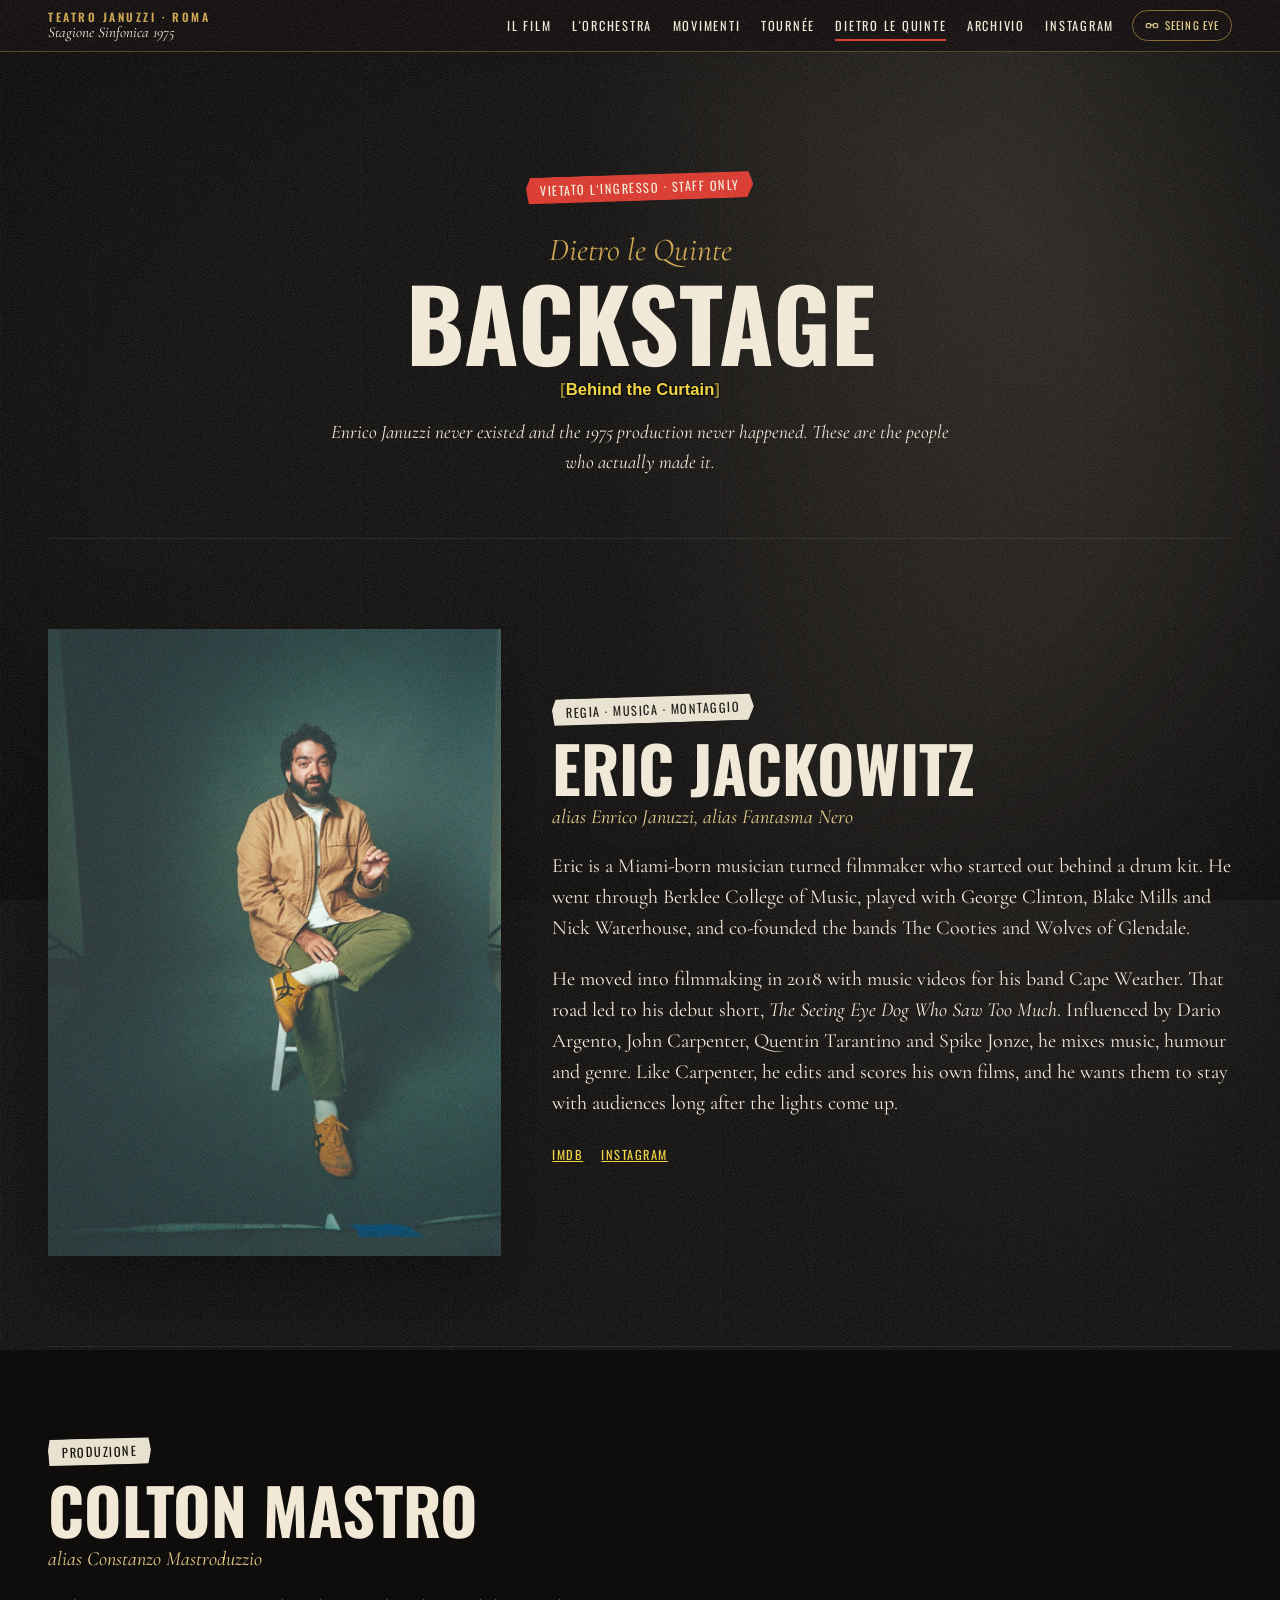
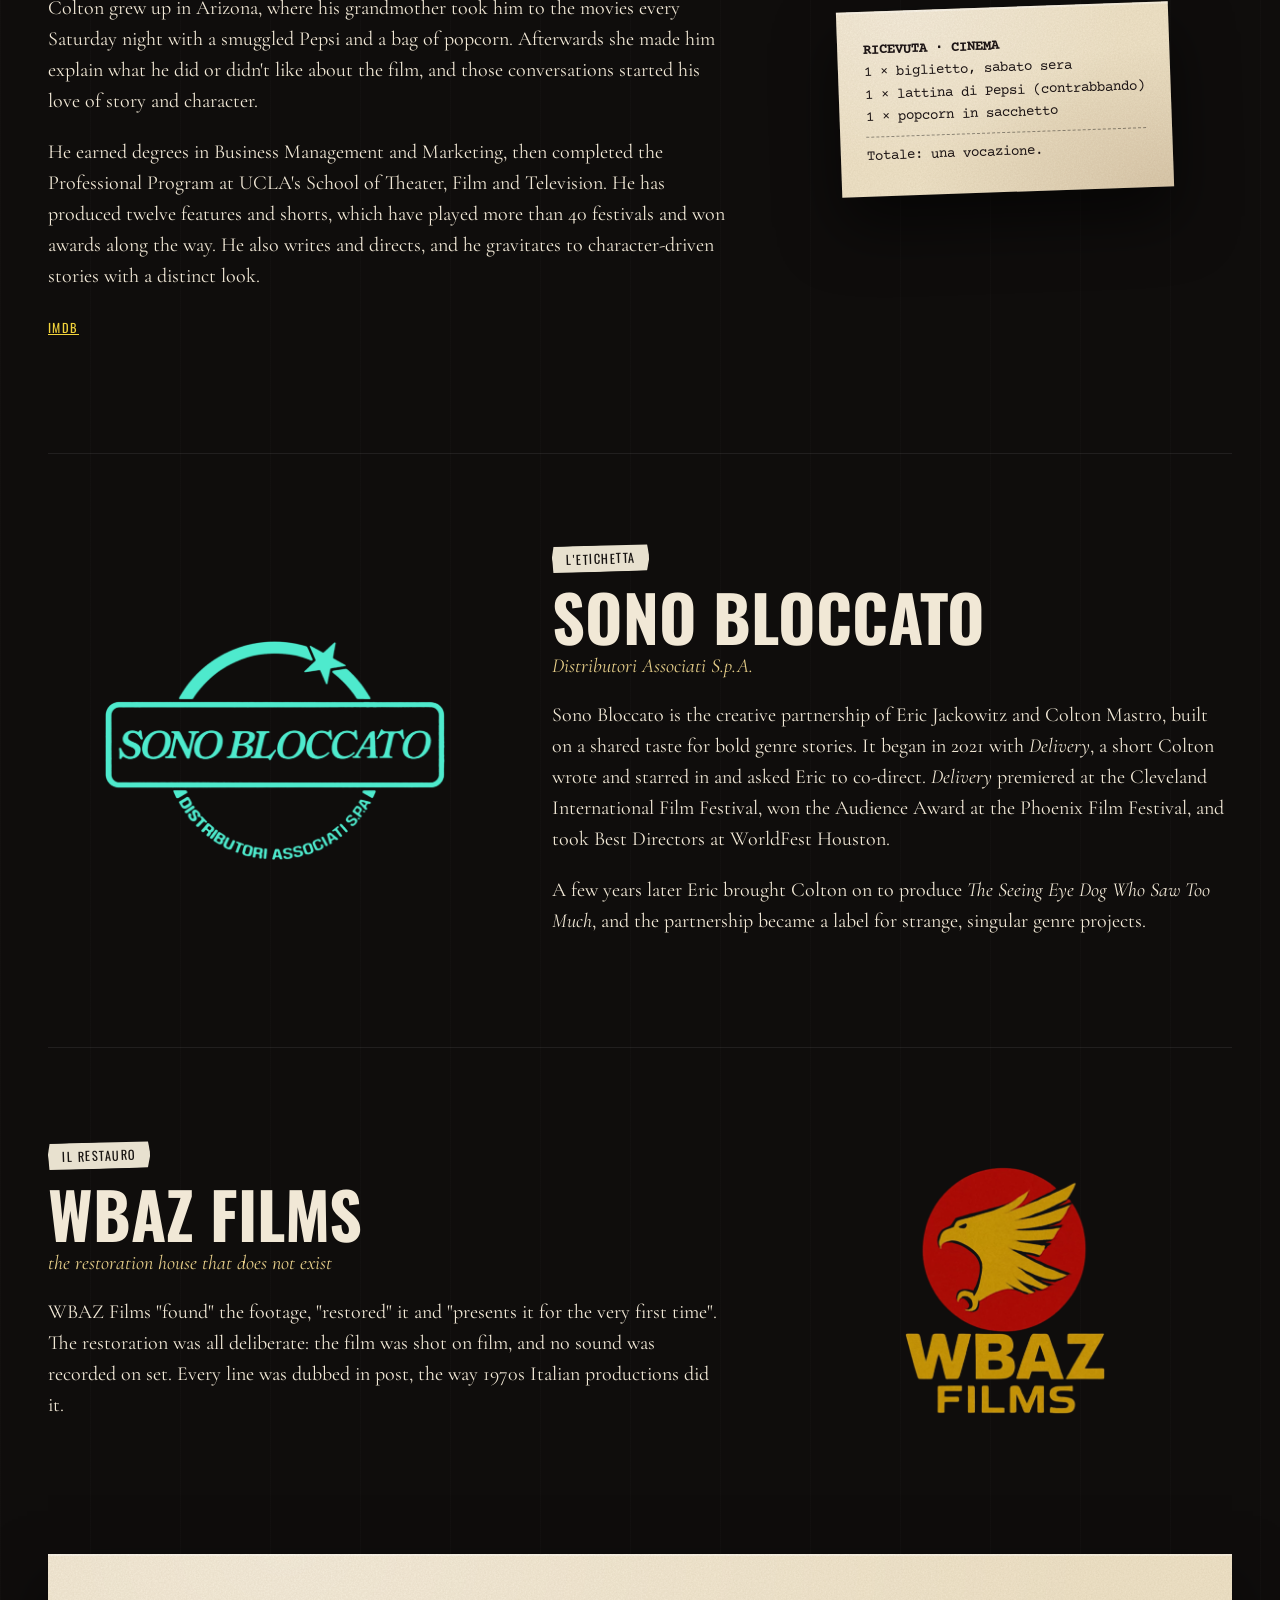
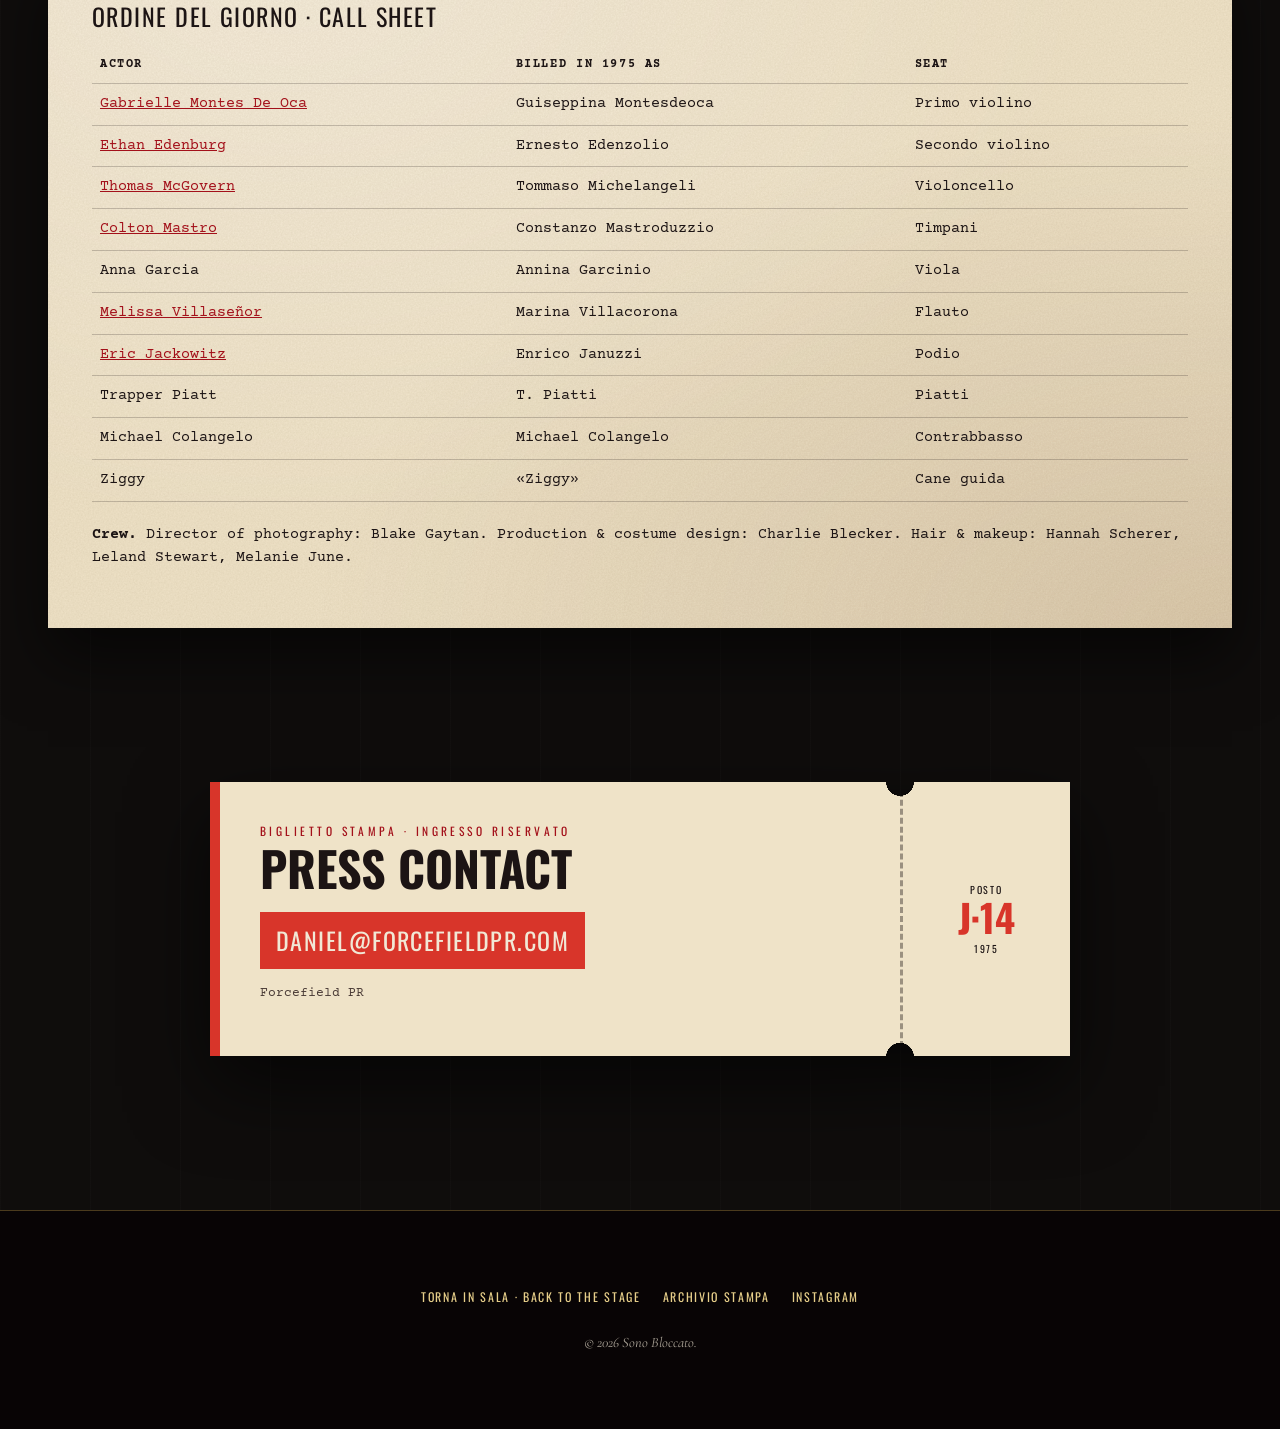
==== about/index.html @ d2ae2594 "Build Stagione Sinfonica film website In-world 1975 symphony-programme site for The Seeing Eye Dog W" ====
<!doctype html>
<html lang="en" class="no-js">
<head>
  <meta charset="utf-8">
  <meta name="viewport" content="width=device-width, initial-scale=1">
  <title>Dietro le Quinte · The Seeing Eye Dog Who Saw Too Much</title>
  <meta name="description" content="Backstage: the real people behind The Seeing Eye Dog Who Saw Too Much. Director Eric Jackowitz, producer Colton Mastro, the Sono Bloccato label, and the cast.">
  <meta property="og:image" content="/assets/img/locandina.jpg">
  <meta name="theme-color" content="#0f0d0c">
  <link rel="icon" href="/assets/img/favicon.svg" type="image/svg+xml">
  <link rel="preconnect" href="https://fonts.googleapis.com">
  <link rel="preconnect" href="https://fonts.gstatic.com" crossorigin>
  <link rel="stylesheet" href="https://fonts.googleapis.com/css2?family=Cormorant+Garamond:ital,wght@0,400;0,500;0,600;1,400;1,500&family=Courier+Prime:wght@400;700&family=Oswald:wght@400;500;600;700&display=swap">
  <link rel="stylesheet" href="/assets/css/site.css">
  <script defer src="/assets/js/site.js"></script>
</head>
<body class="backstage">
  <a class="skip" href="#main">Skip to content</a>
  <div class="grain" aria-hidden="true"></div>
  <div class="vignette" aria-hidden="true"></div>
  <div id="live" class="visually-hidden" aria-live="polite"></div>

  <header class="site-header">
    <a class="brand" href="/">
      <b>Teatro Januzzi · Roma</b>
      <i>Stagione Sinfonica 1975</i>
    </a>
    <button class="toggle menu-btn" type="button" aria-expanded="false" aria-controls="nav">Programma</button>
    <nav id="nav" class="nav" aria-label="Main">
      <ul>
        <li><a href="/#programma">Il Film</a></li>
        <li><a href="/#orchestra">L'Orchestra</a></li>
        <li><a href="/#movimenti">Movimenti</a></li>
        <li><a href="/#tournee">Tournée</a></li>
        <li><a href="/about/" aria-current="page">Dietro le Quinte</a></li>
        <li><a href="/downloads/">Archivio</a></li>
        <li><a href="https://www.instagram.com/ericjackowitz/" target="_blank" rel="noopener">Instagram</a></li>
      </ul>
    </nav>
    <div class="toggles">
      <button class="toggle" type="button" data-toggle="seeing-eye" aria-pressed="false">
        <svg viewBox="0 0 24 24" aria-hidden="true"><g fill="none" stroke="currentColor" stroke-width="2"><rect x="2" y="8" width="8" height="7" rx="3"/><rect x="14" y="8" width="8" height="7" rx="3"/><path d="M10 11q2-2 4 0"/></g></svg>
        <span class="lbl-long">Seeing Eye</span><span class="visually-hidden"> Mode</span>
      </button>
    </div>
  </header>

  <main id="main">
    <section class="backstage-hero wrap">
      <span class="tape red">Vietato l'ingresso · Staff only</span>
      <header class="mvt" style="margin:22px 0 0">
        <span class="mvt-num">Dietro le Quinte</span>
        <h1 class="mvt" style="margin:0;font-family:var(--font-display);text-transform:uppercase;font-size:clamp(2.6rem,8vw,6.2rem);line-height:.95">Backstage <span class="sub" lang="en" style="font-size:clamp(.9rem,1.3vw,1.1rem)">Behind the Curtain</span></h1>
      </header>
      <p class="intro">Enrico Januzzi never existed and the 1975 production never happened. These are the people who actually made it.</p>
    </section>

    <div class="wrap">
      <section class="bio" aria-labelledby="eric">
        <figure class="bio-media fade" style="margin:0">
          <img src="/assets/img/eric.jpg" width="1000" height="1385" alt="Eric Jackowitz, seated on a stool against a green studio backdrop, mid-gesture.">
          <figcaption class="dog-desc">The man in charge. Mustard jacket, orange shoes. He gave me the colander.</figcaption>
        </figure>
        <div class="fade">
          <span class="tape">Regia · Musica · Montaggio</span>
          <h2 id="eric">Eric Jackowitz</h2>
          <p class="alias">alias Enrico Januzzi, alias Fantasma Nero</p>
          <p>Eric is a Miami-born musician turned filmmaker who started out behind a drum kit. He went through Berklee College of Music, played with George Clinton, Blake Mills and Nick Waterhouse, and co-founded the bands The Cooties and Wolves of Glendale.</p>
          <p>He moved into filmmaking in 2018 with music videos for his band Cape Weather. That road led to his debut short, <em>The Seeing Eye Dog Who Saw Too Much</em>. Influenced by Dario Argento, John Carpenter, Quentin Tarantino and Spike Jonze, he mixes music, humour and genre. Like Carpenter, he edits and scores his own films, and he wants them to stay with audiences long after the lights come up.</p>
          <p class="links"><a href="https://www.imdb.com/name/nm8506208/" target="_blank" rel="noopener">IMDb</a><a href="https://www.instagram.com/ericjackowitz/" target="_blank" rel="noopener">Instagram</a></p>
        </div>
      </section>

      <section class="bio flip-side" aria-labelledby="colton">
        <div class="bio-media logo fade" aria-hidden="true">
          <div class="paper" style="padding:28px 26px;transform:rotate(-2deg);font-family:var(--font-type);font-size:.9rem;max-width:360px">
            <b>RICEVUTA · CINEMA</b><br>
            1 × biglietto, sabato sera<br>
            1 × lattina di Pepsi (contrabbando)<br>
            1 × popcorn in sacchetto<br>
            <span style="display:block;border-top:1px dashed #0006;margin-top:8px;padding-top:8px">Totale: una vocazione.</span>
          </div>
        </div>
        <div class="fade">
          <span class="tape">Produzione</span>
          <h2 id="colton">Colton Mastro</h2>
          <p class="alias">alias Constanzo Mastroduzzio</p>
          <p>Colton grew up in Arizona, where his grandmother took him to the movies every Saturday night with a smuggled Pepsi and a bag of popcorn. Afterwards she made him explain what he did or didn't like about the film, and those conversations started his love of story and character.</p>
          <p>He earned degrees in Business Management and Marketing, then completed the Professional Program at UCLA's School of Theater, Film and Television. He has produced twelve features and shorts, which have played more than 40 festivals and won awards along the way. He also writes and directs, and he gravitates to character-driven stories with a distinct look.</p>
          <p class="links"><a href="https://www.imdb.com/name/nm8040857/" target="_blank" rel="noopener">IMDb</a></p>
        </div>
      </section>

      <section class="bio" aria-labelledby="sono">
        <div class="bio-media logo fade">
          <img src="/assets/img/sono-bloccato.png" width="700" height="451" alt="Sono Bloccato, Distributori Associati S.p.A. logo, in teal.">
        </div>
        <div class="fade">
          <span class="tape">L'Etichetta</span>
          <h2 id="sono">Sono Bloccato</h2>
          <p class="alias">Distributori Associati S.p.A.</p>
          <p>Sono Bloccato is the creative partnership of Eric Jackowitz and Colton Mastro, built on a shared taste for bold genre stories. It began in 2021 with <em>Delivery</em>, a short Colton wrote and starred in and asked Eric to co-direct. <em>Delivery</em> premiered at the Cleveland International Film Festival, won the Audience Award at the Phoenix Film Festival, and took Best Directors at WorldFest Houston.</p>
          <p>A few years later Eric brought Colton on to produce <em>The Seeing Eye Dog Who Saw Too Much</em>, and the partnership became a label for strange, singular genre projects.</p>
        </div>
      </section>

      <section class="bio flip-side" aria-labelledby="wbaz-h">
        <div class="bio-media logo fade">
          <img src="/assets/img/wbaz.png" width="405" height="500" alt="WBAZ Films logo: a golden eagle in a red circle." style="max-width:200px">
        </div>
        <div class="fade">
          <span class="tape">Il Restauro</span>
          <h2 id="wbaz-h">WBAZ Films</h2>
          <p class="alias">the restoration house that does not exist</p>
          <p>WBAZ Films "found" the footage, "restored" it and "presents it for the very first time". The restoration was all deliberate: the film was shot on film, and no sound was recorded on set. Every line was dubbed in post, the way 1970s Italian productions did it.</p>
        </div>
      </section>

      <section class="section" style="padding-top:20px" aria-labelledby="cast-h">
        <div class="paper callsheet fade">
          <table>
            <caption id="cast-h">Ordine del giorno · Call Sheet</caption>
            <thead>
              <tr><th scope="col">Actor</th><th scope="col">Billed in 1975 as</th><th scope="col" class="hide-sm">Seat</th></tr>
            </thead>
            <tbody>
              <tr><td><a href="https://www.imdb.com/name/nm12621861/" target="_blank" rel="noopener">Gabrielle Montes De Oca</a></td><td>Guiseppina Montesdeoca</td><td class="hide-sm">Primo violino</td></tr>
              <tr><td><a href="https://www.imdb.com/name/nm6034869/" target="_blank" rel="noopener">Ethan Edenburg</a></td><td>Ernesto Edenzolio</td><td class="hide-sm">Secondo violino</td></tr>
              <tr><td><a href="https://www.imdb.com/name/nm6223838/" target="_blank" rel="noopener">Thomas McGovern</a></td><td>Tommaso Michelangeli</td><td class="hide-sm">Violoncello</td></tr>
              <tr><td><a href="https://www.imdb.com/name/nm8040857/" target="_blank" rel="noopener">Colton Mastro</a></td><td>Constanzo Mastroduzzio</td><td class="hide-sm">Timpani</td></tr>
              <tr><td>Anna Garcia</td><td>Annina Garcinio</td><td class="hide-sm">Viola</td></tr>
              <tr><td><a href="https://www.imdb.com/name/nm3830257/" target="_blank" rel="noopener">Melissa Villaseñor</a></td><td>Marina Villacorona</td><td class="hide-sm">Flauto</td></tr>
              <tr><td><a href="https://www.imdb.com/name/nm8506208/" target="_blank" rel="noopener">Eric Jackowitz</a></td><td>Enrico Januzzi</td><td class="hide-sm">Podio</td></tr>
              <tr><td>Trapper Piatt</td><td>T. Piatti</td><td class="hide-sm">Piatti</td></tr>
              <tr><td>Michael Colangelo</td><td>Michael Colangelo</td><td class="hide-sm">Contrabbasso</td></tr>
              <tr><td>Ziggy</td><td>«Ziggy»</td><td class="hide-sm">Cane guida</td></tr>
            </tbody>
          </table>
          <p style="margin-top:22px"><b>Crew.</b> Director of photography: Blake Gaytan. Production &amp; costume design: Charlie Blecker. Hair &amp; makeup: Hannah Scherer, Leland Stewart, Melanie June.</p>
        </div>
      </section>

      <section class="section" style="padding-top:0" aria-label="Press contact">
        <div class="ticket fade">
          <div class="ticket-main">
            <div class="kind">Biglietto Stampa · Ingresso Riservato</div>
            <h3>Press Contact</h3>
            <a class="press-link" href="mailto:daniel@forcefieldpr.com?subject=The%20Seeing%20Eye%20Dog%20Who%20Saw%20Too%20Much">daniel@forcefieldpr.com</a>
            <p class="meta">Forcefield PR</p>
          </div>
          <div class="ticket-stub" aria-hidden="true">
            <div><small>Posto</small><span class="no">J·14</span><small>1975</small></div>
          </div>
        </div>
      </section>
    </div>
  </main>

  <footer class="site-footer">
    <div class="wrap">
      <nav aria-label="Footer">
        <ul>
          <li><a href="/">Torna in sala · Back to the stage</a></li>
          <li><a href="/downloads/">Archivio Stampa</a></li>
          <li><a href="https://www.instagram.com/ericjackowitz/" target="_blank" rel="noopener">Instagram</a></li>
        </ul>
      </nav>
      <p class="fine">© 2026 Sono Bloccato.</p>
    </div>
  </footer>
</body>
</html>
---- assets/css/site.css ----
/* ==========================================================================
   THE SEEING EYE DOG WHO SAW TOO MUCH
   Teatro Januzzi · Stagione Sinfonica 1975 · Programma di sala
   ========================================================================== */

:root {
  /* velvet & brass */
  --velvet: #0e0809;
  --velvet-2: #170c0f;
  --velvet-3: #22111a;
  --oxblood: #4a0f17;
  --curtain: #5e0f19;
  --gold: #c9a24a;
  --gold-2: #e7cf8a;
  --gold-dim: #7d6430;

  /* programme paper */
  --cream: #f1e8d6;
  --paper: #efe3c8;
  --paper-2: #e4d4b2;
  --ink: #1c1414;
  --ink-2: #4a3b36;

  /* poster inks */
  --red: #d8352a;
  --blood: #a3101a;
  --blue: #2b6cb4;
  --yellow: #f2d33b;
  --pink: #e8408f;

  /* Bava gels */
  --magenta: #c2187a;
  --teal: #19b3a4;
  --amber: #e08a1e;
  --green: #3d9b4a;
  --violet: #6b2fb3;
  --gel: var(--magenta);

  --font-display: "Oswald", "Arial Narrow", Impact, sans-serif;
  --font-serif: "Cormorant Garamond", "Times New Roman", Georgia, serif;
  --font-type: "Courier Prime", "Courier New", monospace;
  --font-sub: "Helvetica Neue", Arial, sans-serif;

  --gutter: clamp(16px, 4vw, 48px);
  --max: 1240px;
  --dub-lag: 0.75s;

  --cursor: url("../img/cursor-glove.svg") 14 3, auto;
  --cursor-link: url("../img/cursor-knife.svg") 4 2, pointer;
}

*,
*::before,
*::after { box-sizing: border-box; }

html {
  scroll-behavior: smooth;
  -webkit-text-size-adjust: 100%;
}

body {
  margin: 0;
  background: var(--velvet);
  color: var(--cream);
  font-family: var(--font-serif);
  font-size: clamp(18px, 1.05rem + 0.25vw, 21px);
  line-height: 1.55;
  overflow-x: hidden;
  cursor: var(--cursor);
  transition: background-color 1.2s ease;
}

a, button, label, summary, [role="button"], input[type="range"] { cursor: var(--cursor-link); }

img { max-width: 100%; height: auto; display: block; }

button { font: inherit; }

a { color: inherit; }

::selection { background: var(--red); color: var(--cream); }

:focus-visible {
  outline: 2px dashed var(--yellow);
  outline-offset: 3px;
}

.visually-hidden {
  position: absolute !important;
  width: 1px; height: 1px;
  overflow: hidden; clip: rect(0 0 0 0);
  white-space: nowrap; border: 0; padding: 0; margin: -1px;
}

.skip {
  position: absolute; left: 12px; top: -60px; z-index: 200;
  background: var(--yellow); color: var(--ink);
  font-family: var(--font-display); text-transform: uppercase; letter-spacing: .08em;
  padding: 10px 14px; text-decoration: none;
}
.skip:focus { top: 12px; }

/* --------------------------------------------------------------------------
   Atmosphere: film grain, gel light, gate weave
   -------------------------------------------------------------------------- */

.grain {
  position: fixed; inset: -50%;
  z-index: 90; pointer-events: none;
  opacity: .11;
  background-image: url("data:image/svg+xml,%3Csvg xmlns='http://www.w3.org/2000/svg' width='220' height='220'%3E%3Cfilter id='n'%3E%3CfeTurbulence type='fractalNoise' baseFrequency='.85' numOctaves='3' stitchTiles='stitch'/%3E%3CfeColorMatrix values='0 0 0 0 1  0 0 0 0 1  0 0 0 0 1  0 0 0 1.4 -.2'/%3E%3C/filter%3E%3Crect width='100%25' height='100%25' filter='url(%23n)'/%3E%3C/svg%3E");
  animation: grain 0.9s steps(6) infinite;
}

@keyframes grain {
  0%   { transform: translate(0, 0); }
  20%  { transform: translate(-3%, 2%); }
  40%  { transform: translate(2%, -4%); }
  60%  { transform: translate(-4%, -1%); }
  80%  { transform: translate(3%, 3%); }
  100% { transform: translate(0, 0); }
}

.gel {
  position: fixed; inset: 0;
  z-index: 1; pointer-events: none;
  mix-blend-mode: screen;
  opacity: .32;
  background:
    radial-gradient(60vmax 45vmax at var(--gx, 15%) var(--gy, 10%), var(--gel), transparent 60%),
    radial-gradient(50vmax 40vmax at calc(100% - var(--gx, 15%)) 100%, color-mix(in srgb, var(--gel) 55%, var(--teal)), transparent 65%);
  transition: background 1.4s ease;
  animation: gel-sweep 18s ease-in-out infinite alternate;
}

@property --gx { syntax: "<percentage>"; inherits: true; initial-value: 15%; }
@property --gy { syntax: "<percentage>"; inherits: true; initial-value: 10%; }

@keyframes gel-sweep {
  0%   { --gx: 10%; --gy: 5%; }
  50%  { --gx: 60%; --gy: 20%; }
  100% { --gx: 85%; --gy: 0%; }
}

.vignette {
  position: fixed; inset: 0; z-index: 2; pointer-events: none;
  background: radial-gradient(ellipse at center, transparent 55%, rgba(0,0,0,.55) 100%);
}

main, .site-header, .site-footer { position: relative; z-index: 3; }

/* --------------------------------------------------------------------------
   Header
   -------------------------------------------------------------------------- */

.site-header {
  position: sticky; top: 0; z-index: 50;
  display: flex; align-items: center; gap: 18px;
  padding: 10px var(--gutter);
  background: linear-gradient(to bottom, rgba(14,8,9,.96), rgba(14,8,9,.82));
  border-bottom: 1px solid rgba(201,162,74,.35);
  backdrop-filter: blur(6px);
}

.brand {
  display: flex; flex-direction: column; line-height: 1;
  text-decoration: none; white-space: nowrap;
}
.brand b {
  font-family: var(--font-display); font-weight: 600;
  letter-spacing: .22em; text-transform: uppercase; font-size: .72rem; color: var(--gold);
}
.brand i { font-size: .95rem; color: var(--cream); margin-top: 3px; }

.nav { margin-left: auto; }
.nav ul {
  list-style: none; margin: 0; padding: 0;
  display: flex; gap: clamp(10px, 1.6vw, 26px);
}
.nav a {
  font-family: var(--font-display); text-transform: uppercase;
  letter-spacing: .14em; font-size: .78rem; text-decoration: none;
  color: var(--cream); padding: 6px 0; position: relative;
}
.nav a::after {
  content: ""; position: absolute; left: 0; right: 100%; bottom: 0;
  height: 2px; background: var(--red); transition: right .3s ease;
}
.nav a:hover::after, .nav a[aria-current="page"]::after { right: 0; }

.toggles { display: flex; gap: 8px; }

.toggle {
  appearance: none; border: 1px solid var(--gold-dim); background: transparent;
  color: var(--gold-2); border-radius: 999px;
  font-family: var(--font-display); text-transform: uppercase; letter-spacing: .1em;
  font-size: .68rem; padding: 6px 12px; white-space: nowrap;
  display: inline-flex; align-items: center; gap: 6px;
}
.toggle svg { width: 14px; height: 14px; }
.toggle[aria-pressed="true"] { background: var(--gold); color: var(--ink); border-color: var(--gold); }

.menu-btn { display: none; }

@media (max-width: 900px) {
  .site-header { flex-wrap: wrap; gap: 10px; }
  .menu-btn { display: inline-flex; margin-left: auto; }
  .nav { order: 3; width: 100%; display: none; }
  .nav.open { display: block; }
  .nav ul { flex-direction: column; gap: 0; padding: 8px 0 4px; }
  .nav a { display: block; padding: 10px 0; font-size: .9rem; border-top: 1px solid rgba(201,162,74,.18); }
  .toggles { order: 2; }
  .toggle .lbl-long { display: none; }
}

/* --------------------------------------------------------------------------
   Shared typographic bits
   -------------------------------------------------------------------------- */

.wrap { width: min(var(--max), 100% - 2 * var(--gutter)); margin-inline: auto; }

.eyebrow {
  font-family: var(--font-display); text-transform: uppercase;
  letter-spacing: .32em; font-size: .72rem; color: var(--gold);
}

.rule {
  display: flex; align-items: center; gap: 14px; color: var(--gold);
  margin: 18px auto;
}
.rule::before, .rule::after {
  content: ""; flex: 1; height: 1px;
  background: linear-gradient(90deg, transparent, var(--gold), transparent);
}
.rule span { font-size: .9rem; letter-spacing: .3em; }

/* Movement headers: Italian, with an English dub that arrives late */
.mvt { text-align: center; margin-bottom: clamp(28px, 5vw, 56px); }
.mvt-num {
  display: block; font-family: var(--font-serif); font-style: italic;
  color: var(--gold); font-size: clamp(1.4rem, 2.5vw, 2rem);
}
.mvt h2 {
  margin: 0; font-family: var(--font-display); font-weight: 700;
  text-transform: uppercase; letter-spacing: .02em; line-height: .95;
  font-size: clamp(2.6rem, 8vw, 6.2rem);
}
.mvt-tempo {
  margin: 10px 0 0; font-style: italic; color: var(--gold-2);
  font-size: clamp(1rem, 1.6vw, 1.25rem);
}

/* Subtitles: classic yellow, slightly late, slightly off */
.sub {
  display: block;
  font-family: var(--font-sub); font-weight: 700; font-style: normal;
  text-transform: none; letter-spacing: 0;
  color: var(--yellow);
  font-size: clamp(.9rem, 1.3vw, 1.1rem); line-height: 1.3;
  text-shadow: 0 0 2px #000, 1px 1px 0 #000, -1px -1px 0 #000, 1px -1px 0 #000, -1px 1px 0 #000;
  margin-top: .6em;
  opacity: 0; transform: translateX(-6px);
  transition: opacity .25s ease var(--dub-lag), transform .25s ease var(--dub-lag);
}
.sub::before { content: "["; opacity: .55; }
.sub::after { content: "]"; opacity: .55; }
.in-view .sub, .sub.in-view, .no-dub .sub { opacity: 1; transform: none; }

.lang-it { font-style: inherit; }

/* Paper panels (the printed programme) */
.paper {
  position: relative;
  background:
    radial-gradient(ellipse at 20% 0%, rgba(255,255,255,.35), transparent 60%),
    radial-gradient(ellipse at 100% 100%, rgba(120,80,40,.18), transparent 55%),
    var(--paper);
  color: var(--ink);
  box-shadow: 0 30px 60px rgba(0,0,0,.55), 0 2px 0 rgba(255,255,255,.4) inset;
}
.paper::before {
  /* paper fibre */
  content: ""; position: absolute; inset: 0; pointer-events: none; opacity: .35; mix-blend-mode: multiply;
  background-image: url("data:image/svg+xml,%3Csvg xmlns='http://www.w3.org/2000/svg' width='300' height='300'%3E%3Cfilter id='p'%3E%3CfeTurbulence type='fractalNoise' baseFrequency='.6' numOctaves='4'/%3E%3CfeColorMatrix values='0 0 0 0 .45  0 0 0 0 .35  0 0 0 0 .25  0 0 0 .5 0'/%3E%3C/filter%3E%3Crect width='100%25' height='100%25' filter='url(%23p)'/%3E%3C/svg%3E");
}
.paper > * { position: relative; }
.paper .sub {
  color: #1a1408; text-shadow: none; background: var(--yellow); padding: 1px 6px;
  display: inline-block;
}

/* --------------------------------------------------------------------------
   Sections
   -------------------------------------------------------------------------- */

.section { padding: clamp(72px, 12vw, 160px) 0; position: relative; }

/* ---------- I. Ouverture (hero) ---------- */

.hero {
  position: relative;
  min-height: calc(100svh - 58px);
  display: grid; align-items: center;
  padding: clamp(30px, 6vw, 70px) 0 clamp(90px, 10vw, 120px);
  overflow: hidden;
  background:
    radial-gradient(ellipse 70% 60% at 50% 35%, rgba(201,162,74,.12), transparent 70%),
    linear-gradient(var(--velvet), var(--velvet-2));
}

.hero-grid {
  display: grid; grid-template-columns: 1.05fr .95fr; gap: clamp(28px, 5vw, 72px);
  align-items: center;
}

.cover { text-align: center; }
.cover .theatre {
  font-family: var(--font-display); text-transform: uppercase;
  letter-spacing: .38em; font-size: clamp(.68rem, 1vw, .8rem); color: var(--gold);
}
.cover .season {
  font-style: italic; font-weight: 500;
  font-size: clamp(1.6rem, 3.4vw, 2.6rem); line-height: 1.1; margin: 8px 0 0;
  color: var(--gold-2);
}
.cover .presents { font-style: italic; margin: 14px 0 6px; font-size: 1.05rem; color: var(--cream); opacity: .85; }
.cover .presents b { font-family: var(--font-display); font-style: normal; font-weight: 500; letter-spacing: .08em; text-transform: uppercase; font-size: .9rem; }

.cover h1 { margin: 6px auto 0; max-width: 640px; }
.cover h1 img {
  width: 100%;
  filter: drop-shadow(0 6px 0 rgba(0,0,0,.6)) drop-shadow(0 0 30px rgba(216,53,42,.25));
}

.cover .regia {
  font-style: italic; margin: 14px 0 0; font-size: 1.1rem;
}
.cover .regia b {
  font-family: var(--font-display); font-style: normal; font-weight: 600;
  letter-spacing: .06em; font-size: 1.5rem; text-transform: uppercase; color: var(--cream);
}

.billing {
  display: flex; justify-content: center; flex-wrap: wrap; gap: 4px 22px;
  margin-top: 18px;
  font-family: var(--font-display); text-transform: uppercase; color: var(--yellow);
  font-size: clamp(1rem, 1.8vw, 1.35rem); letter-spacing: .04em;
}

.laurel { width: min(240px, 60%); margin: 26px auto 0; opacity: .92; }

.cover .facts {
  margin-top: 18px; font-family: var(--font-display); text-transform: uppercase;
  letter-spacing: .26em; font-size: .7rem; color: var(--pink);
}

/* gilt frame for the poster */
.gilt {
  position: relative; padding: 14px;
  background:
    linear-gradient(135deg, #8a6a22, #e9d08a 22%, #9c7a2c 40%, #f3e2a6 58%, #8a6a22 80%, #d4b56a);
  box-shadow: 0 40px 80px rgba(0,0,0,.7), 0 0 0 1px #3d2c0e, inset 0 0 0 1px rgba(255,255,255,.35);
  transform: rotate(1.2deg);
}
.gilt::after {
  content: ""; position: absolute; inset: 14px; pointer-events: none;
  box-shadow: inset 0 0 0 1px rgba(0,0,0,.6), inset 0 0 40px rgba(0,0,0,.35);
}
.gilt img { width: 100%; animation: weave 7s ease-in-out infinite; }

@keyframes weave {
  0%, 100% { transform: translate(0, 0); }
  25% { transform: translate(.4px, -.6px); }
  50% { transform: translate(-.3px, .5px); }
  75% { transform: translate(.5px, .2px); }
}

.spot {
  position: absolute; z-index: -1; inset: -20% -10% auto auto; width: 70%; aspect-ratio: 1;
  background: radial-gradient(circle, color-mix(in srgb, var(--gel) 60%, transparent), transparent 65%);
  filter: blur(10px); opacity: .7;
}

/* Curtains */
.curtain {
  position: absolute; top: 0; bottom: 0; width: 51%; z-index: 20; pointer-events: none;
  background:
    linear-gradient(to bottom, rgba(0,0,0,.0) 70%, rgba(0,0,0,.55)),
    linear-gradient(to right, rgba(0,0,0,.35), transparent 15%, transparent 85%, rgba(0,0,0,.35)),
    repeating-linear-gradient(90deg,
      #3a070e 0, #6d1420 22px, #8c1b29 34px, #5a0f19 52px, #2e050b 70px);
  box-shadow: 0 0 40px rgba(0,0,0,.8);
  transition: transform 2.2s cubic-bezier(.7, 0, .2, 1);
}
.curtain::after {
  /* gold fringe */
  content: ""; position: absolute; left: 0; right: 0; bottom: 0; height: 18px;
  background: repeating-linear-gradient(90deg, var(--gold) 0 3px, #6e5420 3px 6px);
  mask: linear-gradient(to bottom, #000, transparent);
}
.curtain-l { left: 0; transform-origin: left; }
.curtain-r { right: 0; transform-origin: right; }
.curtains-open .curtain-l { transform: translateX(-92%) scaleX(.9); }
.curtains-open .curtain-r { transform: translateX(92%) scaleX(.9); }

.valance {
  position: absolute; left: 0; right: 0; top: 0; height: 26px; z-index: 21; pointer-events: none;
  background:
    radial-gradient(ellipse 40px 26px at 40px 0, #7a1422 98%, transparent) repeat-x;
  background-size: 80px 26px;
  border-top: 3px solid var(--gold);
  filter: drop-shadow(0 6px 6px rgba(0,0,0,.6));
}

/* Dubbed dialogue strip */
.dub {
  position: absolute; left: 0; right: 0; bottom: clamp(18px, 3vw, 36px);
  text-align: center; z-index: 22; padding: 0 var(--gutter);
  min-height: 4.4em;
}
.dub .it {
  display: block; font-style: italic; font-size: clamp(1.05rem, 2vw, 1.4rem);
  color: var(--cream); opacity: 0; transition: opacity .25s;
}
.dub .en { opacity: 0; transition: opacity .2s; }
.dub.speaking .it { opacity: 1; }
.dub.subbed .en { opacity: 1; transform: none; }
.dub .speaker {
  font-family: var(--font-display); text-transform: uppercase; letter-spacing: .3em; font-size: .62rem; color: var(--gold);
}

@media (max-width: 900px) {
  .hero-grid { grid-template-columns: 1fr; }
  .gilt { max-width: 420px; margin: 0 auto; }
}

/* ---------- II. Il Programma / restauro ---------- */

.programme {
  display: grid; grid-template-columns: 1.15fr .85fr; gap: clamp(24px, 4vw, 44px);
  align-items: start;
}

.synopsis { padding: clamp(28px, 5vw, 60px); }
.synopsis .eyebrow { color: var(--blood); }
.synopsis h3 {
  font-family: var(--font-display); text-transform: uppercase; font-weight: 700;
  font-size: clamp(1.8rem, 3.6vw, 2.8rem); line-height: 1; margin: 8px 0 18px; color: var(--red);
}
.synopsis p { font-size: clamp(1.1rem, 1.5vw, 1.32rem); margin: 0 0 1em; }
.synopsis p.lede::first-letter {
  float: left; font-family: var(--font-display); font-weight: 700; color: var(--red);
  font-size: 4.6em; line-height: .8; margin: .06em .08em 0 0;
}
.specs {
  display: flex; flex-wrap: wrap; gap: 6px 18px; padding: 14px 0 0; margin: 20px 0 0;
  border-top: 1px solid rgba(28,20,20,.3); list-style: none;
  font-family: var(--font-display); text-transform: uppercase; letter-spacing: .14em; font-size: .78rem; color: var(--blue);
}

.restauro {
  font-family: var(--font-type); font-size: .95rem; line-height: 1.6;
  padding: clamp(22px, 3.5vw, 36px);
  background: #e9dfc9;
  transform: rotate(-.8deg);
}
.restauro .stamp {
  display: inline-block; border: 2px solid var(--blood); color: var(--blood);
  padding: 2px 8px; font-weight: 700; letter-spacing: .12em; text-transform: uppercase; font-size: .75rem;
  transform: rotate(-4deg); margin-bottom: 12px;
}
.restauro .wbaz { width: 92px; float: right; margin: 0 0 8px 12px; }
.restauro p { margin: 0 0 1em; }
.restauro .redact { background: var(--ink); color: transparent; border-radius: 1px; user-select: none; }

/* Restoration comparison */
.restore {
  position: relative; overflow: hidden; background: #000;
  --pos: 50%;
}
.restore img { width: 100%; display: block; }
.restore .damaged {
  position: absolute; inset: 0;
  clip-path: inset(0 calc(100% - var(--pos)) 0 0);
}
.restore .damaged img {
  filter: sepia(.55) saturate(1.7) hue-rotate(-28deg) contrast(.82) brightness(1.08) blur(.5px);
}
.restore .damaged::after {
  content: ""; position: absolute; inset: 0;
  background:
    url("data:image/svg+xml,%3Csvg xmlns='http://www.w3.org/2000/svg' width='400' height='200'%3E%3Cg stroke='%23fff' stroke-opacity='.55'%3E%3Cpath d='M37 0v200' stroke-width='.8'/%3E%3Cpath d='M212 0v120' stroke-width='.5'/%3E%3Cpath d='M318 40v160' stroke-width='1.1' stroke-opacity='.35'/%3E%3C/g%3E%3Cg fill='%23fff' fill-opacity='.6'%3E%3Ccircle cx='80' cy='60' r='1.6'/%3E%3Ccircle cx='260' cy='150' r='2.4'/%3E%3Ccircle cx='150' cy='30' r='1'/%3E%3Ccircle cx='350' cy='90' r='1.4'/%3E%3C/g%3E%3Cg fill='%23000' fill-opacity='.55'%3E%3Ccircle cx='120' cy='170' r='2'/%3E%3Cpath d='M300 20c4 2 6 6 3 9' stroke='%23000' fill='none'/%3E%3C/g%3E%3C/svg%3E"),
    radial-gradient(ellipse at center, transparent 50%, rgba(80,20,40,.55));
  background-size: 400px 200px, 100% 100%;
  mix-blend-mode: screen;
  animation: scratches .35s steps(3) infinite;
}
@keyframes scratches {
  0% { background-position: 0 0, 0 0; }
  33% { background-position: -60px 40px, 0 0; }
  66% { background-position: 90px -20px, 0 0; }
}
.restore .handle {
  position: absolute; top: 0; bottom: 0; left: var(--pos); width: 2px; margin-left: -1px;
  background: var(--yellow); box-shadow: 0 0 12px rgba(0,0,0,.8); pointer-events: none;
}
.restore .handle::after {
  content: "◀ ▶"; position: absolute; top: 50%; left: 50%; transform: translate(-50%, -50%);
  background: var(--yellow); color: var(--ink); font-family: var(--font-sub); font-size: 10px; font-weight: 700;
  padding: 6px 8px; border-radius: 999px; white-space: nowrap; letter-spacing: 2px;
}
.restore input[type="range"] {
  position: absolute; inset: 0; width: 100%; height: 100%; margin: 0; opacity: 0;
  cursor: ew-resize; touch-action: pan-y;
}
.restore:has(input:focus-visible) { outline: 2px dashed var(--yellow); outline-offset: 3px; }
.restore .tag {
  position: absolute; top: 10px; z-index: 2; pointer-events: none;
  font-family: var(--font-type); font-size: .68rem; text-transform: uppercase; letter-spacing: .1em;
  background: rgba(0,0,0,.65); color: var(--cream); padding: 3px 7px;
}
.restore .tag-l { left: 10px; }
.restore .tag-r { right: 10px; }

.restauro .restore { margin: 18px -6px 10px; box-shadow: 0 8px 18px rgba(0,0,0,.35); }
.restauro figcaption { font-size: .78rem; opacity: .75; }

@media (max-width: 900px) {
  .programme { grid-template-columns: 1fr; }
  .restauro { transform: none; }
}

/* ---------- III. L'Orchestra (seating chart) ---------- */

.orchestra-sec { background: linear-gradient(var(--velvet-2), var(--velvet) 85%); }

.orchestra {
  display: grid; grid-template-columns: 1.5fr .75fr; gap: clamp(20px, 4vw, 48px); align-items: center;
}

.stage {
  position: relative; aspect-ratio: 2 / 1.12; width: 100%;
  border-radius: 50% 50% 6px 6px / 90% 90% 6px 6px;
  background:
    radial-gradient(ellipse 60% 70% at 50% 100%, rgba(201,162,74,.22), transparent 70%),
    repeating-radial-gradient(ellipse at 50% 100%, rgba(255,255,255,.035) 0 2px, transparent 2px 26px),
    linear-gradient(#2a1410, #160b09);
  box-shadow: inset 0 0 60px rgba(0,0,0,.8), 0 30px 60px rgba(0,0,0,.5);
  border-bottom: 4px solid var(--gold-dim);
}

.seat {
  position: absolute; left: var(--x); top: var(--y);
  width: var(--s, clamp(12px, 2.1vw, 24px)); aspect-ratio: 1;
  transform: translate(-50%, -50%);
  border-radius: 40% 40% 20% 20%;
  background: linear-gradient(#8c1b29, #4a0f17);
  border: 1px solid rgba(0,0,0,.6);
  box-shadow: 0 2px 0 rgba(0,0,0,.6), inset 0 1px 0 rgba(255,255,255,.18);
  padding: 0; margin: 0; appearance: none; color: inherit;
  transition: transform .2s ease, background .4s, opacity .6s;
}
.seat.cast {
  --s: clamp(20px, 3.3vw, 40px);
  background: radial-gradient(circle at 50% 35%, var(--gold-2), var(--gold) 55%, #6e5420);
  border: 2px solid #2a1d08;
  box-shadow: 0 0 0 3px rgba(201,162,74,.25), 0 0 18px rgba(242,211,59,.35);
  font-family: var(--font-display); font-weight: 700; font-size: clamp(.55rem, 1vw, .8rem); color: var(--ink);
  display: grid; place-items: center;
}
.seat.cast svg { width: 62%; height: 62%; }
.seat.cast.star { --s: clamp(26px, 4.2vw, 50px); background: radial-gradient(circle at 50% 35%, #fff4c8, var(--yellow) 50%, #a88a20); }
.seat.cast:hover, .seat.cast:focus-visible, .seat.cast[aria-pressed="true"] {
  transform: translate(-50%, -50%) scale(1.18);
  box-shadow: 0 0 0 3px var(--red), 0 0 26px rgba(216,53,42,.7);
}
.seat.podium {
  --s: clamp(32px, 5vw, 60px);
  border-radius: 6px;
  background: linear-gradient(#3b2a12, #1a1208);
  border: 2px solid var(--gold);
  color: var(--gold-2);
}

.seat.dead {
  background: transparent; border-color: transparent; box-shadow: none;
}
.seat.dead::before {
  /* chalk outline */
  content: ""; position: absolute; inset: -60%;
  background: url("data:image/svg+xml,%3Csvg xmlns='http://www.w3.org/2000/svg' viewBox='0 0 40 40'%3E%3Cpath d='M20 4c3 0 4 3 3.4 5.4 3 .6 5 2.4 6.6 5.6l5 2-1 2.4-5.6-1.6c-.4 2.4-1.2 4.4-2.4 6l3.6 9.6-2.6 1-4.4-8.4-3 .2-3.8 8.6-2.6-1.2 3.4-9.8c-1.4-1.6-2-3.6-2.2-6L8.4 19.4 7 17l5.4-2.4c1.4-3 3.4-4.8 5.6-5.4C17 7 17.6 4 20 4z' fill='none' stroke='%23f4f1ea' stroke-width='1.1' stroke-linejoin='round' stroke-dasharray='2.2 .8'/%3E%3C/svg%3E") center / contain no-repeat;
  animation: chalk 1.2s ease both;
  transform: rotate(var(--r, 15deg));
}
.seat.dead::after {
  content: ""; position: absolute; left: 50%; top: 60%; width: 140%; aspect-ratio: 2;
  transform: translateX(-50%);
  background: radial-gradient(ellipse, rgba(163,16,26,.85), rgba(163,16,26,.3) 55%, transparent 70%);
  animation: pool 1.4s ease .4s both;
}
@keyframes chalk { from { opacity: 0; clip-path: inset(0 100% 0 0); } to { opacity: 1; clip-path: inset(0 0 0 0); } }
@keyframes pool { from { transform: translateX(-50%) scale(0); } to { transform: translateX(-50%) scale(1); } }

.stage-label {
  position: absolute; bottom: 4px; left: 50%; transform: translateX(-50%);
  font-family: var(--font-display); text-transform: uppercase; letter-spacing: .3em; font-size: .6rem; color: var(--gold-dim);
  white-space: nowrap;
}

.bodycount {
  display: flex; align-items: baseline; justify-content: center; gap: 12px; margin-top: 18px;
  font-family: var(--font-display); text-transform: uppercase; letter-spacing: .18em; font-size: .78rem; color: var(--gold);
}
.bodycount strong { font-size: 2rem; color: var(--cream); letter-spacing: 0; font-variant-numeric: tabular-nums; }
.bodycount strong.drop { animation: drop .6s ease; color: var(--red); }
@keyframes drop { 0% { transform: translateY(-8px); } 50% { transform: translateY(2px); } }

.seat-card {
  padding: clamp(20px, 3vw, 30px);
  min-height: 300px;
  border-top: 6px solid var(--red);
}
.seat-card .role { font-family: var(--font-display); text-transform: uppercase; letter-spacing: .24em; font-size: .72rem; color: var(--blood); }
.seat-card .name {
  font-family: var(--font-display); text-transform: uppercase; font-weight: 700; color: var(--blue);
  font-size: clamp(1.6rem, 2.8vw, 2.3rem); line-height: 1; margin: 10px 0 6px;
}
.seat-card .note { font-style: italic; font-size: 1.05rem; margin: 10px 0 14px; }
.seat-card .truth {
  border-top: 1px dashed rgba(28,20,20,.4); padding-top: 12px; margin-top: 12px;
  font-family: var(--font-type); font-size: .82rem;
}
.seat-card .truth a { color: var(--blood); }
.seat-card .hint { font-family: var(--font-type); font-size: .72rem; color: var(--ink-2); margin-top: 16px; }

.cast-list {
  list-style: none; padding: 0; margin: 26px 0 0;
  display: flex; flex-wrap: wrap; justify-content: center; gap: 8px;
}
.cast-list button {
  appearance: none; background: transparent; color: var(--cream);
  border: 1px solid rgba(201,162,74,.4); border-radius: 999px; padding: 6px 12px;
  font-family: var(--font-display); text-transform: uppercase; letter-spacing: .1em; font-size: .7rem;
}
.cast-list button[aria-pressed="true"] { background: var(--red); border-color: var(--red); }

@media (max-width: 900px) {
  .orchestra { grid-template-columns: 1fr; }
  .seat-card { min-height: 0; }
}

/* ---------- IV. Movimenti (stills) ---------- */

.movimenti {
  display: grid; grid-template-columns: repeat(12, 1fr); gap: clamp(10px, 1.6vw, 20px);
}
.still {
  grid-column: span 4; position: relative;
  appearance: none; border: 0; padding: 0; background: #000; color: inherit; text-align: left;
  overflow: hidden;
}
.still:nth-child(5n + 1) { grid-column: span 8; }
.still:nth-child(5n + 2) { grid-column: span 4; }
.still img {
  width: 100%; height: 100%; object-fit: cover; aspect-ratio: 2.39 / 1;
  transition: transform .8s ease, filter .6s ease;
  filter: saturate(1.05);
}
.still:nth-child(5n + 2) img { height: 100%; }
.still:hover img, .still:focus-visible img { transform: scale(1.04); filter: saturate(1.35) contrast(1.05); }
.still .cap {
  position: absolute; left: 0; right: 0; bottom: 0;
  padding: 28px 14px 10px;
  background: linear-gradient(transparent, rgba(0,0,0,.82));
  font-style: italic; font-size: .95rem;
  display: flex; justify-content: space-between; gap: 10px; align-items: baseline;
}
.still .cap b { font-family: var(--font-display); font-style: normal; font-weight: 500; letter-spacing: .14em; font-size: .7rem; color: var(--gold); }
.dog-desc { display: none; }

@media (max-width: 760px) {
  .movimenti { grid-template-columns: 1fr 1fr; }
  .still, .still:nth-child(5n + 1), .still:nth-child(5n + 2) { grid-column: span 2; }
  .still:nth-child(3n + 2), .still:nth-child(3n + 3) { grid-column: span 1; }
  .still:nth-child(3n + 2) .cap span, .still:nth-child(3n + 3) .cap span { display: none; }
}

/* Lightbox */
.lightbox {
  width: min(1400px, 100vw - 24px); max-width: none; max-height: calc(100vh - 24px);
  padding: 0; border: 0; background: transparent; color: var(--cream);
  overflow: visible;
}
.lightbox::backdrop { background: rgba(8, 4, 5, .92); }
.lightbox .lb-inner { display: grid; gap: 12px; }
.lightbox .restore { max-height: calc(100vh - 170px); }
.lightbox .restore img { max-height: calc(100vh - 170px); object-fit: contain; }
.lb-bar {
  display: flex; align-items: center; gap: 14px; flex-wrap: wrap;
}
.lb-title { font-family: var(--font-display); text-transform: uppercase; letter-spacing: .1em; font-size: 1.1rem; }
.lb-title small { display: block; font-family: var(--font-serif); text-transform: none; letter-spacing: 0; font-style: italic; color: var(--gold-2); font-size: 1rem; }
.lb-dog { flex-basis: 100%; font-style: italic; color: var(--yellow); display: none; }
.lb-btns { margin-left: auto; display: flex; gap: 8px; }
.lb-btns button {
  appearance: none; background: transparent; color: var(--cream); border: 1px solid var(--gold-dim);
  font-family: var(--font-display); text-transform: uppercase; letter-spacing: .12em; font-size: .75rem;
  padding: 8px 14px; border-radius: 999px;
}
.lb-btns button:hover { background: var(--gold); color: var(--ink); }

/* ---------- V. Locandina (credits) ---------- */

.locandina-sec .paper {
  padding: clamp(28px, 6vw, 72px) clamp(18px, 5vw, 60px);
  text-align: center;
  /* torn bottom edge, like the poster */
  clip-path: polygon(0 0, 100% 0, 100% 96%, 97% 97.5%, 93% 96.4%, 88% 98%, 82% 96.6%, 76% 98.4%, 70% 96.8%, 63% 98.6%, 57% 96.5%, 50% 98.2%, 44% 96.9%, 37% 98.5%, 31% 96.7%, 24% 98.3%, 18% 96.6%, 11% 98.6%, 5% 96.9%, 0 98%);
}
.locandina-sec .paper::after {
  /* the fold */
  content: ""; position: absolute; left: 0; right: 0; top: 50%; height: 2px; pointer-events: none;
  background: linear-gradient(90deg, transparent, rgba(0,0,0,.08) 10%, rgba(255,255,255,.5) 50%, rgba(0,0,0,.08) 90%, transparent);
}
.credits-title {
  font-family: var(--font-display); font-weight: 700; color: var(--red); text-transform: uppercase;
  font-size: clamp(2rem, 6.4vw, 5rem); line-height: .95; margin: 0 0 24px; letter-spacing: -.005em;
}
.credits { font-family: var(--font-display); text-transform: uppercase; color: var(--blue); line-height: 1.05; }
.credits .row { display: flex; justify-content: center; align-items: flex-end; flex-wrap: wrap; gap: 10px 22px; margin: 14px 0; }
.credits .lead { font-size: clamp(2rem, 5vw, 3.6rem); font-weight: 600; }
.credits .mid { font-size: clamp(1.1rem, 2.4vw, 1.7rem); }
.credits .small { font-size: clamp(.95rem, 1.8vw, 1.25rem); }
.credits .con { font-family: var(--font-serif); text-transform: none; font-style: italic; color: var(--ink-2); font-size: 1rem; }
.credits .blk { display: flex; flex-direction: column; align-items: center; gap: 2px; padding: 0 14px; }
.credits .blk + .blk { border-left: 2px solid var(--blue); }
.credits .blk small {
  font-family: var(--font-display); text-transform: lowercase; font-size: .66rem; color: var(--blue); letter-spacing: .04em;
}
.credits .regia { color: var(--ink); font-size: clamp(1.8rem, 4.6vw, 3.2rem); font-weight: 700; }
.credits .techni { color: var(--pink); font-weight: 700; font-size: .95rem; line-height: 1.1; }

/* flip names */
.flip {
  display: inline-grid; perspective: 600px;
}
.flip > span {
  grid-area: 1 / 1; backface-visibility: hidden;
  transition: transform .7s cubic-bezier(.4, .1, .2, 1);
  transition-delay: calc(var(--i, 0) * 60ms);
}
.flip .real { transform: rotateX(180deg); color: var(--blood); }
.reveal .flip .fake { transform: rotateX(-180deg); }
.reveal .flip .real { transform: rotateX(0); }

.reveal-btn {
  appearance: none; margin-top: 30px;
  background: var(--ink); color: var(--cream); border: 0;
  font-family: var(--font-display); text-transform: uppercase; letter-spacing: .18em; font-size: .85rem;
  padding: 14px 22px; box-shadow: 4px 4px 0 var(--red);
}
.reveal-btn:hover { transform: translate(-1px, -1px); box-shadow: 6px 6px 0 var(--red); }
.reveal-btn .sub { display: inline; margin: 0 0 0 8px; background: none; color: var(--yellow); }

.crew-real {
  max-height: 0; overflow: hidden; opacity: 0; transition: max-height .9s ease, opacity .6s ease;
  font-family: var(--font-type); font-size: .88rem; color: var(--ink);
}
.reveal .crew-real { max-height: 600px; opacity: 1; }
.crew-real dl { display: grid; grid-template-columns: max-content 1fr; gap: 4px 16px; text-align: left; max-width: 620px; margin: 24px auto 0; }
.crew-real dt { font-weight: 700; }
.crew-real dd { margin: 0; }
@media (max-width: 640px) {
  .crew-real dl { grid-template-columns: 1fr; gap: 0; }
  .crew-real dd { margin-bottom: 8px; }
}

.logos-row { display: flex; justify-content: center; align-items: center; gap: 28px; margin-top: 28px; }
.logos-row img { height: 70px; width: auto; }

/* ---------- VI. Tournée ---------- */

.tour {
  border-top: 2px solid var(--gold); border-bottom: 2px solid var(--gold);
  padding: 8px 0;
}
.tour-month {
  display: grid; grid-template-columns: minmax(110px, 200px) 1fr; gap: 10px 24px;
  padding: 18px 0; border-bottom: 1px solid rgba(201,162,74,.25);
}
.tour-month:last-child { border-bottom: 0; }
.tour-month h3 {
  margin: 0; font-style: italic; font-weight: 500; font-size: clamp(1.4rem, 2.4vw, 1.9rem); color: var(--gold-2); line-height: 1.1;
}
.tour-month h3 .sub { margin-top: .25em; font-size: .78rem; }
.tour-month ul { list-style: none; margin: 0; padding: 0; columns: 2 260px; column-gap: 32px; }
.tour-month li {
  font-family: var(--font-display); text-transform: uppercase; letter-spacing: .06em;
  font-size: clamp(.95rem, 1.4vw, 1.12rem); padding: 4px 0; break-inside: avoid;
}
.tour-month li::before { content: "♪"; color: var(--red); margin-right: 10px; font-family: var(--font-serif); }
.tour-month li.premiere { color: var(--yellow); }
.tour-month li.premiere em {
  display: block; font-family: var(--font-serif); text-transform: none; letter-spacing: 0; font-style: italic; color: var(--cream);
  font-size: 1rem; margin-left: 22px;
}
.tour-month li.now::after {
  content: "in corso"; margin-left: 10px; font-size: .62rem; letter-spacing: .2em; padding: 2px 6px; border: 1px solid var(--red); color: var(--red); vertical-align: middle;
}
.tour-note { text-align: center; font-style: italic; color: var(--gold-2); margin-top: 22px; }

@media (max-width: 640px) {
  .tour-month { grid-template-columns: 1fr; }
}

/* ---------- VII. Il Testimone ---------- */

.testimone {
  display: grid; grid-template-columns: .9fr 1.1fr; gap: clamp(20px, 4vw, 48px); align-items: center;
}
.dossier {
  padding: clamp(22px, 4vw, 44px);
  font-family: var(--font-type); font-size: .95rem; line-height: 1.7;
  transform: rotate(.6deg);
}
.dossier header { display: flex; justify-content: space-between; gap: 12px; flex-wrap: wrap; border-bottom: 2px solid var(--ink); padding-bottom: 10px; margin-bottom: 16px; font-weight: 700; text-transform: uppercase; letter-spacing: .08em; font-size: .78rem; }
.dossier dl { margin: 0; }
.dossier dt { font-weight: 700; margin-top: 12px; }
.dossier dd { margin: 0 0 0 1.6em; }
.dossier .sub { font-size: .78rem; margin-top: 2px; }
.dossier .redact { background: var(--ink); color: transparent; user-select: none; padding: 0 2px; }
.dossier .paw { display: inline-block; width: 1.3em; height: 1.3em; vertical-align: -.25em; color: var(--blood); }
.dossier .seal {
  position: absolute; right: 18px; bottom: 18px; width: 110px; aspect-ratio: 1; border-radius: 50%;
  border: 3px double var(--blood); color: var(--blood); display: grid; place-items: center; text-align: center;
  font-weight: 700; font-size: .62rem; letter-spacing: .1em; text-transform: uppercase; transform: rotate(-14deg); opacity: .75;
  line-height: 1.2; padding: 10px;
}
.witness-photo { position: relative; }
.witness-photo img { width: 100%; box-shadow: 0 30px 60px rgba(0,0,0,.6); }
.witness-photo .clip {
  position: absolute; top: -14px; left: 30px; width: 70px; height: 28px;
  background: linear-gradient(#bbb, #777); border-radius: 4px 4px 0 0; box-shadow: 0 2px 4px rgba(0,0,0,.5);
}
.witness-hint { font-family: var(--font-type); font-size: .82rem; margin-top: 14px; color: var(--gold-2); }
.witness-hint kbd { font-family: inherit; border: 1px solid var(--gold-dim); padding: 0 5px; border-radius: 3px; }
.call-btn {
  appearance: none; margin-top: 10px; background: transparent; color: var(--yellow); border: 1px solid var(--yellow);
  font-family: var(--font-display); text-transform: uppercase; letter-spacing: .16em; font-size: .72rem; padding: 8px 14px;
}

@media (max-width: 900px) {
  .testimone { grid-template-columns: 1fr; }
  .dossier { transform: none; }
}

/* Easter egg overlay */
.egg {
  position: fixed; inset: 0; z-index: 120; display: grid; place-items: center;
  background: rgba(0,0,0,.88); opacity: 0; pointer-events: none; transition: opacity .3s;
  padding: var(--gutter);
}
.egg.on { opacity: 1; pointer-events: auto; }
.egg figure { margin: 0; position: relative; max-width: 1100px; }
.egg img { width: 100%; box-shadow: 0 0 0 10px var(--cream), 0 40px 80px rgba(0,0,0,.8); }
.egg .stamp-big {
  position: absolute; left: 50%; top: 50%; transform: translate(-50%, -50%) rotate(-12deg) scale(2);
  font-family: var(--font-display); font-weight: 700; text-transform: uppercase; text-align: center;
  color: var(--red); border: 6px solid var(--red); padding: 10px 22px; font-size: clamp(1.4rem, 5vw, 3.6rem); line-height: 1;
  background: rgba(241,232,214,.08); opacity: 0;
  transition: transform .35s cubic-bezier(.3, 1.6, .5, 1) .25s, opacity .2s .25s;
}
.egg.on .stamp-big { transform: translate(-50%, -50%) rotate(-12deg) scale(1); opacity: 1; }
.egg figcaption { text-align: center; margin-top: 22px; font-style: italic; }

/* ---------- VIII. Biglietteria (press) ---------- */

.ticket {
  display: grid; grid-template-columns: 1fr auto; max-width: 860px; margin: 0 auto;
  filter: drop-shadow(0 30px 40px rgba(0,0,0,.6));
}
.ticket-main, .ticket-stub {
  background: var(--paper); color: var(--ink); position: relative;
}
.ticket-main {
  padding: clamp(22px, 4vw, 40px);
  mask: radial-gradient(circle 14px at 100% 0, transparent 98%, #000) top right / 100% 51% no-repeat,
        radial-gradient(circle 14px at 100% 100%, transparent 98%, #000) bottom right / 100% 51% no-repeat;
  border-left: 10px solid var(--red);
}
.ticket-stub {
  width: clamp(110px, 18vw, 170px);
  border-left: 3px dashed rgba(28,20,20,.4);
  display: grid; place-items: center; text-align: center; padding: 16px;
  font-family: var(--font-display); text-transform: uppercase;
  mask: radial-gradient(circle 14px at 0 0, transparent 98%, #000) top left / 100% 51% no-repeat,
        radial-gradient(circle 14px at 0 100%, transparent 98%, #000) bottom left / 100% 51% no-repeat;
}
.ticket-stub .no { font-size: clamp(1.6rem, 3vw, 2.4rem); color: var(--red); font-weight: 700; line-height: 1; }
.ticket-stub small { display: block; letter-spacing: .2em; font-size: .62rem; }
.ticket .kind { font-family: var(--font-display); text-transform: uppercase; letter-spacing: .3em; font-size: .72rem; color: var(--blood); }
.ticket h3 { font-family: var(--font-display); text-transform: uppercase; font-size: clamp(1.8rem, 4vw, 3rem); margin: 4px 0 8px; line-height: 1; color: var(--ink); }
.ticket .press-link {
  display: inline-block; margin-top: 12px;
  font-family: var(--font-display); text-transform: uppercase; letter-spacing: .06em; font-size: clamp(1rem, 2.2vw, 1.5rem);
  color: var(--cream); background: var(--red); padding: 10px 16px; text-decoration: none; word-break: break-all;
}
.ticket .press-link:hover { background: var(--ink); }
.ticket .meta { font-family: var(--font-type); font-size: .82rem; margin-top: 14px; color: var(--ink-2); }

@media (max-width: 560px) {
  .ticket { grid-template-columns: 1fr; }
  .ticket-main { mask: none; }
  .ticket-stub { width: auto; border-left: 0; border-top: 3px dashed rgba(28,20,20,.4); mask: none; }
}

/* --------------------------------------------------------------------------
   Footer
   -------------------------------------------------------------------------- */

.site-footer {
  border-top: 1px solid rgba(201,162,74,.35);
  padding: 48px 0 60px; text-align: center; background: #080405;
}
.site-footer .logos-row img { height: 64px; }
.site-footer .techni { font-family: var(--font-display); color: var(--pink); letter-spacing: .3em; text-transform: uppercase; font-size: .72rem; margin-top: 18px; }
.site-footer nav ul { list-style: none; padding: 0; margin: 22px 0 0; display: flex; flex-wrap: wrap; justify-content: center; gap: 8px 22px; }
.site-footer nav a { font-family: var(--font-display); text-transform: uppercase; letter-spacing: .14em; font-size: .75rem; text-decoration: none; color: var(--gold-2); }
.site-footer nav a:hover { color: var(--cream); text-decoration: underline; }
.site-footer .fine { font-size: .9rem; font-style: italic; opacity: .7; margin-top: 20px; }

/* --------------------------------------------------------------------------
   Dietro le Quinte (about): backstage, work lights, gaffer tape
   -------------------------------------------------------------------------- */

.backstage {
  background:
    radial-gradient(ellipse 50% 40% at 80% 0%, rgba(255,240,200,.12), transparent 70%),
    repeating-linear-gradient(90deg, rgba(255,255,255,.015) 0 1px, transparent 1px 90px),
    #0f0d0c;
}
.backstage-hero { padding: clamp(60px, 10vw, 120px) 0 clamp(30px, 5vw, 60px); text-align: center; }
.backstage-hero p.intro { max-width: 640px; margin: 18px auto 0; font-style: italic; font-size: 1.2rem; }

.tape {
  display: inline-block; font-family: var(--font-display); text-transform: uppercase; letter-spacing: .12em;
  background: #e8e1cf; color: #171310; padding: 4px 14px; font-size: .78rem; transform: rotate(-2deg);
  box-shadow: 0 2px 4px rgba(0,0,0,.4);
  clip-path: polygon(2% 0, 98% 4%, 100% 50%, 97% 100%, 1% 96%, 0 40%);
}
.tape.red { background: var(--red); color: var(--cream); }

.bio {
  display: grid; grid-template-columns: .8fr 1.2fr; gap: clamp(22px, 4vw, 56px); align-items: center;
  padding: clamp(40px, 7vw, 90px) 0; border-top: 1px solid rgba(255,255,255,.08);
}
.bio.flip-side { grid-template-columns: 1.2fr .8fr; }
.bio.flip-side .bio-media { order: 2; }
.bio h2 {
  font-family: var(--font-display); text-transform: uppercase; font-size: clamp(2.2rem, 5vw, 4rem); line-height: .95; margin: 12px 0 4px;
}
.bio .alias { font-style: italic; color: var(--gold-2); margin: 0 0 18px; }
.bio p { margin: 0 0 1em; }
.bio-media img { width: 100%; box-shadow: 0 30px 60px rgba(0,0,0,.6); }
.bio-media.logo { display: grid; place-items: center; padding: 30px; }
.bio-media.logo img { box-shadow: none; max-width: 340px; }
.bio .links a { font-family: var(--font-display); text-transform: uppercase; letter-spacing: .12em; font-size: .78rem; color: var(--yellow); margin-right: 18px; }

.callsheet {
  padding: clamp(24px, 4vw, 44px); font-family: var(--font-type); font-size: .92rem;
}
.callsheet table { width: 100%; border-collapse: collapse; }
.callsheet th, .callsheet td { text-align: left; padding: 9px 8px; border-bottom: 1px solid rgba(28,20,20,.22); vertical-align: top; }
.callsheet th { font-size: .72rem; text-transform: uppercase; letter-spacing: .14em; }
.callsheet td a { color: var(--blood); }
.callsheet caption { text-align: left; font-family: var(--font-display); text-transform: uppercase; font-size: 1.5rem; letter-spacing: .06em; margin-bottom: 12px; }

@media (max-width: 820px) {
  .bio, .bio.flip-side { grid-template-columns: 1fr; }
  .bio.flip-side .bio-media { order: 0; }
  .callsheet .hide-sm { display: none; }
}

/* --------------------------------------------------------------------------
   Archivio (downloads) & 404
   -------------------------------------------------------------------------- */

.archive { padding: clamp(60px, 10vw, 130px) 0; }
.cabinet {
  max-width: 820px; margin: 0 auto; padding: clamp(26px, 5vw, 54px);
  text-align: center;
}
.cabinet .lock { width: 64px; margin: 0 auto 10px; color: var(--blood); }
.cabinet h1 { font-family: var(--font-display); text-transform: uppercase; font-size: clamp(2.2rem, 6vw, 4rem); line-height: .95; margin: 8px 0; color: var(--red); }
.cabinet ul { list-style: none; padding: 0; margin: 24px auto; max-width: 520px; text-align: left; font-family: var(--font-type); font-size: .92rem; }
.cabinet li { padding: 10px 0; border-bottom: 1px dashed rgba(28,20,20,.3); display: flex; justify-content: space-between; gap: 12px; }
.cabinet li span:last-child { color: var(--blood); font-weight: 700; white-space: nowrap; }

.murdered { min-height: 80vh; display: grid; place-items: center; text-align: center; padding: 60px var(--gutter); }
.murdered svg { width: min(360px, 80vw); margin: 0 auto; }
.murdered h1 { font-family: var(--font-display); text-transform: uppercase; font-size: clamp(2rem, 6vw, 4rem); margin: 20px 0 6px; line-height: 1; }
.murdered a { color: var(--yellow); }

/* --------------------------------------------------------------------------
   Reveal-on-scroll
   -------------------------------------------------------------------------- */

.fade { opacity: 0; transform: translateY(24px); transition: opacity .9s ease, transform .9s ease; }
.fade.in-view { opacity: 1; transform: none; }
.no-js .fade { opacity: 1; transform: none; }
.no-js .sub { opacity: 1; transform: none; }

/* --------------------------------------------------------------------------
   Seeing Eye Mode: calm, high-contrast, narrated by Ziggy
   -------------------------------------------------------------------------- */

.seeing-eye {
  --cursor: auto;
  --cursor-link: pointer;
  --dub-lag: 0s;
  font-size: clamp(20px, 1.2rem + .3vw, 24px);
}
.seeing-eye .grain,
.seeing-eye .gel,
.seeing-eye .vignette,
.seeing-eye .curtain,
.seeing-eye .valance { display: none; }
.seeing-eye .fade { opacity: 1; transform: none; }
.seeing-eye .sub { opacity: 1; transform: none; }
.seeing-eye .gilt, .seeing-eye .restauro, .seeing-eye .dossier { transform: none; }
.seeing-eye .gilt img, .seeing-eye .restore .damaged::after { animation: none; }
.seeing-eye .dog-desc {
  display: block; font-style: italic; color: var(--yellow);
  border-left: 3px solid var(--yellow); padding: 6px 0 6px 12px; margin-top: 10px; font-size: .95em;
}
.seeing-eye .paper .dog-desc { color: var(--ink); border-color: var(--red); }
.seeing-eye .dog-desc::before { content: "ZIGGY: "; font-family: var(--font-display); font-style: normal; letter-spacing: .12em; font-size: .8em; }
.seeing-eye .still .cap { position: static; background: #000; }
.seeing-eye .lb-dog { display: block; }
.seeing-eye .dub { position: static; margin-top: 30px; }
.seeing-eye .dub .it, .seeing-eye .dub .en { opacity: 1; }
.seeing-eye .still img { aspect-ratio: auto; }
.seeing-eye .nav a { white-space: nowrap; }
@media (min-width: 901px) {
  .seeing-eye .site-header { flex-wrap: wrap; }
  .seeing-eye .toggles { margin-left: auto; }
  .seeing-eye .nav { order: 3; width: 100%; margin-left: 0; }
  .seeing-eye .nav ul { flex-wrap: wrap; }
}

/* --------------------------------------------------------------------------
   Reduced motion
   -------------------------------------------------------------------------- */

@media (prefers-reduced-motion: reduce) {
  html { scroll-behavior: auto; }
  .grain, .gel, .gilt img, .restore .damaged::after { animation: none; }
  .curtain, .valance { display: none; }
  .fade { opacity: 1; transform: none; transition: none; }
  .flip > span { transition: none; }
  :root { --dub-lag: .2s; }
}

@media (hover: none) {
  :root { --cursor: auto; --cursor-link: pointer; }
}
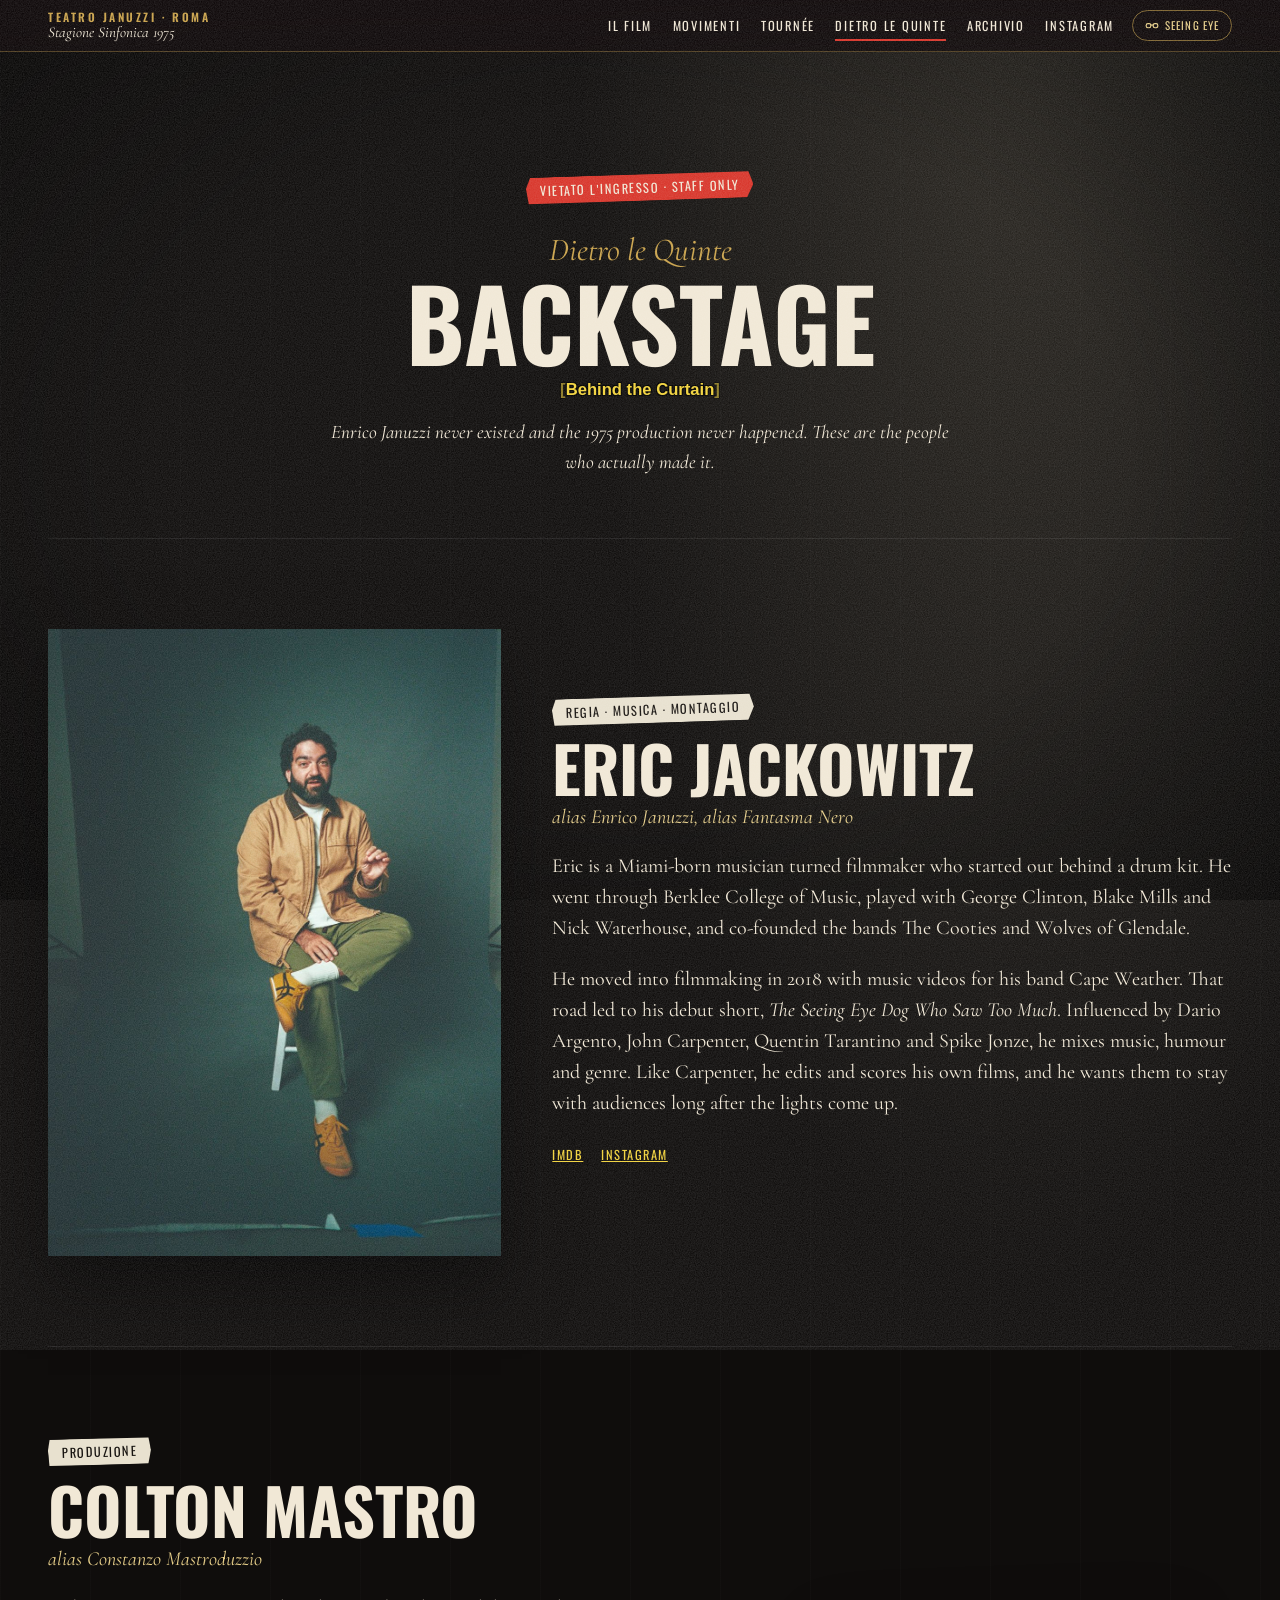
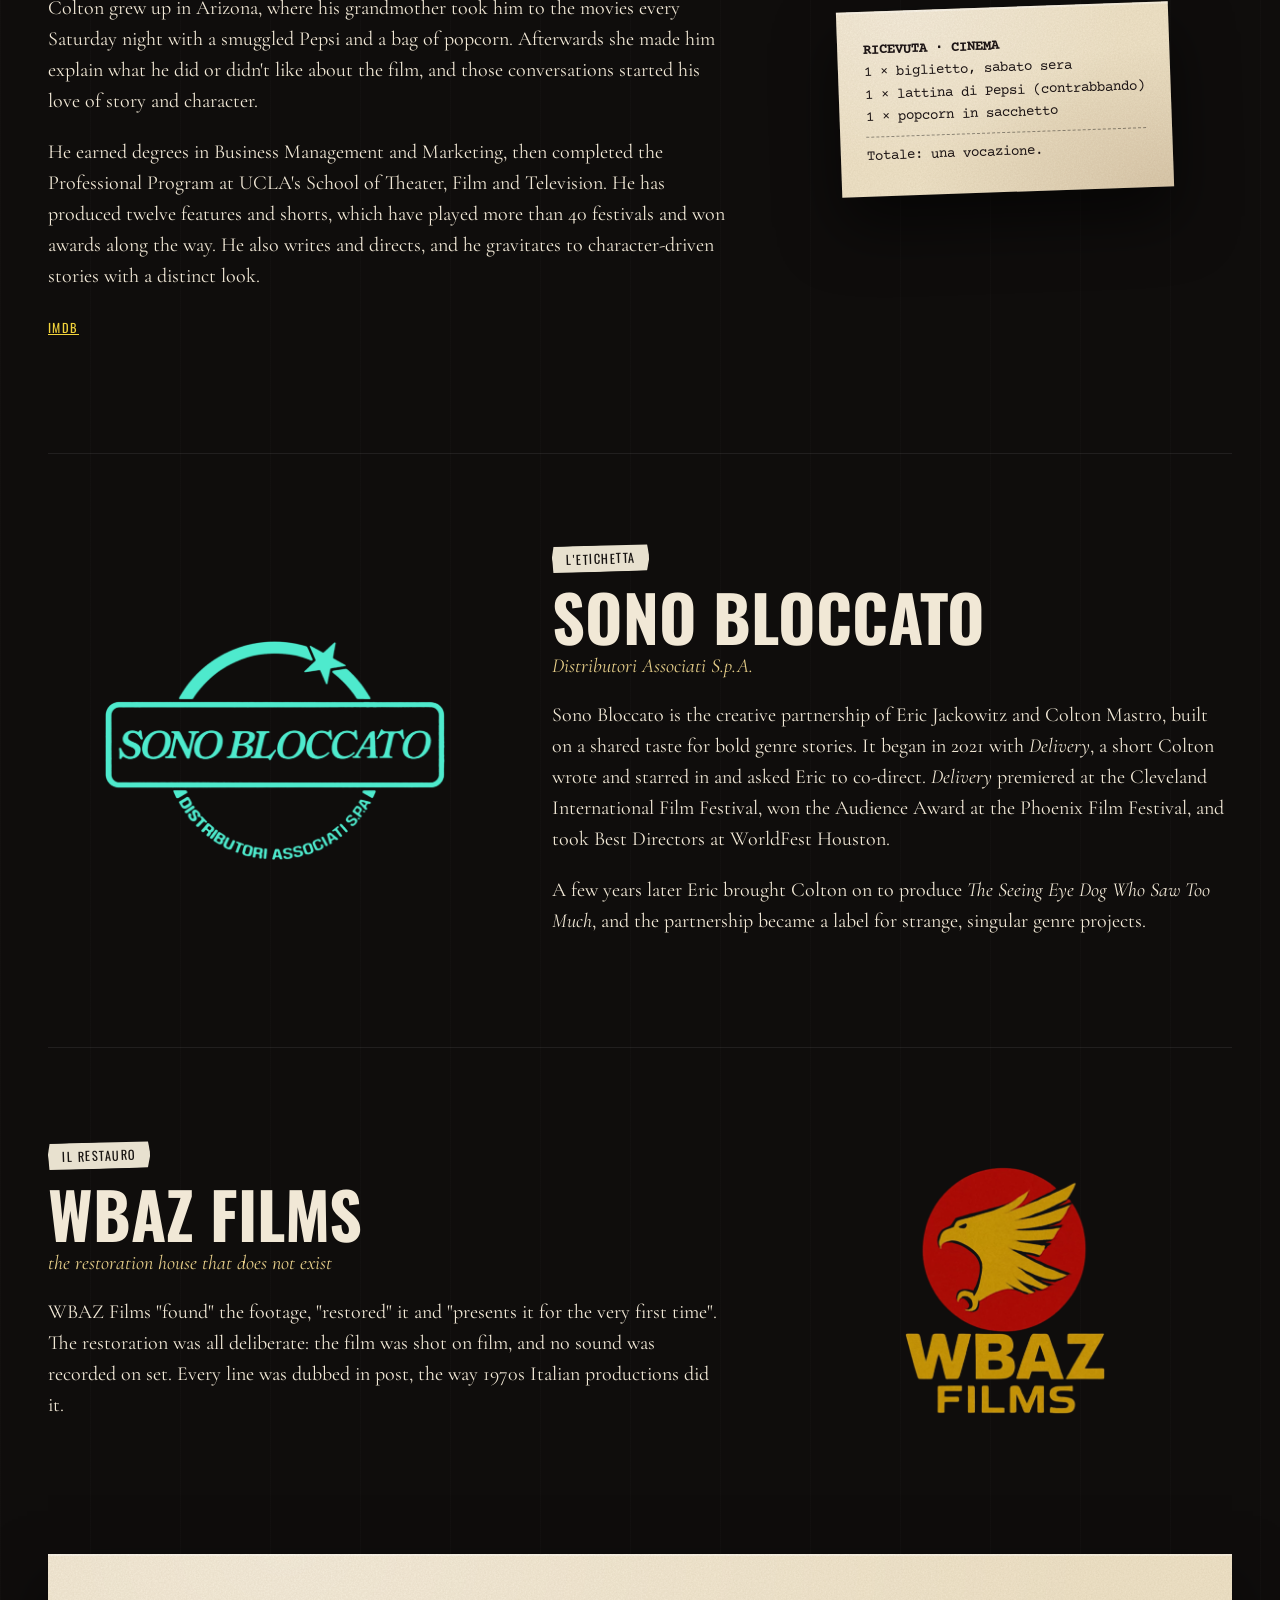
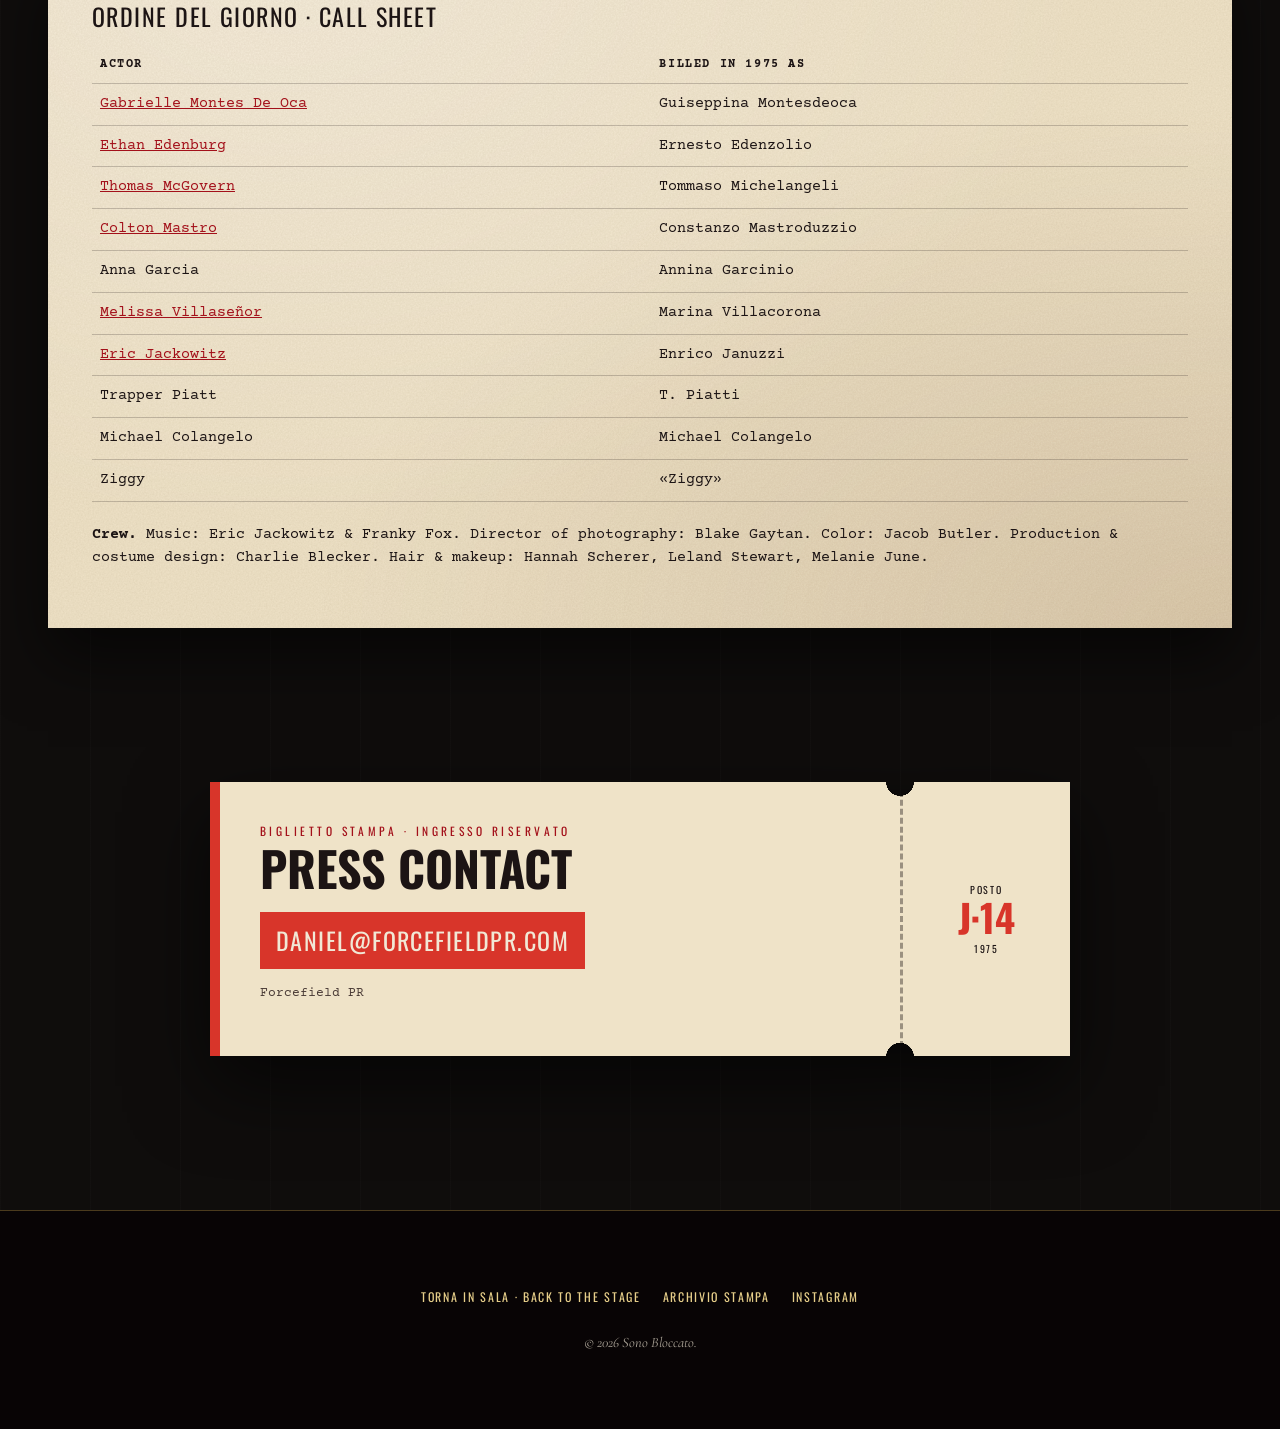
==== commit f6a26bbd: "Apply client feedback: new synopsis, uncut 4K framing, trimmed sections - Synopsis opens with France" ====
--- a/about/index.html
+++ b/about/index.html
@@ -29,12 +29,11 @@
     <nav id="nav" class="nav" aria-label="Main">
       <ul>
         <li><a href="/#programma">Il Film</a></li>
-        <li><a href="/#orchestra">L'Orchestra</a></li>
         <li><a href="/#movimenti">Movimenti</a></li>
         <li><a href="/#tournee">Tournée</a></li>
         <li><a href="/about/" aria-current="page">Dietro le Quinte</a></li>
         <li><a href="/downloads/">Archivio</a></li>
-        <li><a href="https://www.instagram.com/ericjackowitz/" target="_blank" rel="noopener">Instagram</a></li>
+        <li><a href="https://www.instagram.com/seeingeyedogfilm" target="_blank" rel="noopener">Instagram</a></li>
       </ul>
     </nav>
     <div class="toggles">
@@ -59,7 +58,6 @@
       <section class="bio" aria-labelledby="eric">
         <figure class="bio-media fade" style="margin:0">
           <img src="/assets/img/eric.jpg" width="1000" height="1385" alt="Eric Jackowitz, seated on a stool against a green studio backdrop, mid-gesture.">
-          <figcaption class="dog-desc">The man in charge. Mustard jacket, orange shoes. He gave me the colander.</figcaption>
         </figure>
         <div class="fade">
           <span class="tape">Regia · Musica · Montaggio</span>
@@ -67,7 +65,7 @@
           <p class="alias">alias Enrico Januzzi, alias Fantasma Nero</p>
           <p>Eric is a Miami-born musician turned filmmaker who started out behind a drum kit. He went through Berklee College of Music, played with George Clinton, Blake Mills and Nick Waterhouse, and co-founded the bands The Cooties and Wolves of Glendale.</p>
           <p>He moved into filmmaking in 2018 with music videos for his band Cape Weather. That road led to his debut short, <em>The Seeing Eye Dog Who Saw Too Much</em>. Influenced by Dario Argento, John Carpenter, Quentin Tarantino and Spike Jonze, he mixes music, humour and genre. Like Carpenter, he edits and scores his own films, and he wants them to stay with audiences long after the lights come up.</p>
-          <p class="links"><a href="https://www.imdb.com/name/nm8506208/" target="_blank" rel="noopener">IMDb</a><a href="https://www.instagram.com/ericjackowitz/" target="_blank" rel="noopener">Instagram</a></p>
+          <p class="links"><a href="https://www.imdb.com/name/nm8506208/" target="_blank" rel="noopener">IMDb</a><a href="https://www.instagram.com/seeingeyedogfilm" target="_blank" rel="noopener">Instagram</a></p>
         </div>
       </section>
 
@@ -121,22 +119,22 @@
           <table>
             <caption id="cast-h">Ordine del giorno · Call Sheet</caption>
             <thead>
-              <tr><th scope="col">Actor</th><th scope="col">Billed in 1975 as</th><th scope="col" class="hide-sm">Seat</th></tr>
+              <tr><th scope="col">Actor</th><th scope="col">Billed in 1975 as</th></tr>
             </thead>
             <tbody>
-              <tr><td><a href="https://www.imdb.com/name/nm12621861/" target="_blank" rel="noopener">Gabrielle Montes De Oca</a></td><td>Guiseppina Montesdeoca</td><td class="hide-sm">Primo violino</td></tr>
-              <tr><td><a href="https://www.imdb.com/name/nm6034869/" target="_blank" rel="noopener">Ethan Edenburg</a></td><td>Ernesto Edenzolio</td><td class="hide-sm">Secondo violino</td></tr>
-              <tr><td><a href="https://www.imdb.com/name/nm6223838/" target="_blank" rel="noopener">Thomas McGovern</a></td><td>Tommaso Michelangeli</td><td class="hide-sm">Violoncello</td></tr>
-              <tr><td><a href="https://www.imdb.com/name/nm8040857/" target="_blank" rel="noopener">Colton Mastro</a></td><td>Constanzo Mastroduzzio</td><td class="hide-sm">Timpani</td></tr>
-              <tr><td>Anna Garcia</td><td>Annina Garcinio</td><td class="hide-sm">Viola</td></tr>
-              <tr><td><a href="https://www.imdb.com/name/nm3830257/" target="_blank" rel="noopener">Melissa Villaseñor</a></td><td>Marina Villacorona</td><td class="hide-sm">Flauto</td></tr>
-              <tr><td><a href="https://www.imdb.com/name/nm8506208/" target="_blank" rel="noopener">Eric Jackowitz</a></td><td>Enrico Januzzi</td><td class="hide-sm">Podio</td></tr>
-              <tr><td>Trapper Piatt</td><td>T. Piatti</td><td class="hide-sm">Piatti</td></tr>
-              <tr><td>Michael Colangelo</td><td>Michael Colangelo</td><td class="hide-sm">Contrabbasso</td></tr>
-              <tr><td>Ziggy</td><td>«Ziggy»</td><td class="hide-sm">Cane guida</td></tr>
+              <tr><td><a href="https://www.imdb.com/name/nm12621861/" target="_blank" rel="noopener">Gabrielle Montes De Oca</a></td><td>Guiseppina Montesdeoca</td></tr>
+              <tr><td><a href="https://www.imdb.com/name/nm6034869/" target="_blank" rel="noopener">Ethan Edenburg</a></td><td>Ernesto Edenzolio</td></tr>
+              <tr><td><a href="https://www.imdb.com/name/nm6223838/" target="_blank" rel="noopener">Thomas McGovern</a></td><td>Tommaso Michelangeli</td></tr>
+              <tr><td><a href="https://www.imdb.com/name/nm8040857/" target="_blank" rel="noopener">Colton Mastro</a></td><td>Constanzo Mastroduzzio</td></tr>
+              <tr><td>Anna Garcia</td><td>Annina Garcinio</td></tr>
+              <tr><td><a href="https://www.imdb.com/name/nm3830257/" target="_blank" rel="noopener">Melissa Villaseñor</a></td><td>Marina Villacorona</td></tr>
+              <tr><td><a href="https://www.imdb.com/name/nm8506208/" target="_blank" rel="noopener">Eric Jackowitz</a></td><td>Enrico Januzzi</td></tr>
+              <tr><td>Trapper Piatt</td><td>T. Piatti</td></tr>
+              <tr><td>Michael Colangelo</td><td>Michael Colangelo</td></tr>
+              <tr><td>Ziggy</td><td>«Ziggy»</td></tr>
             </tbody>
           </table>
-          <p style="margin-top:22px"><b>Crew.</b> Director of photography: Blake Gaytan. Production &amp; costume design: Charlie Blecker. Hair &amp; makeup: Hannah Scherer, Leland Stewart, Melanie June.</p>
+          <p style="margin-top:22px"><b>Crew.</b> Music: Eric Jackowitz &amp; Franky Fox. Director of photography: Blake Gaytan. Color: Jacob Butler. Production &amp; costume design: Charlie Blecker. Hair &amp; makeup: Hannah Scherer, Leland Stewart, Melanie June.</p>
         </div>
       </section>
 
@@ -162,7 +160,7 @@
         <ul>
           <li><a href="/">Torna in sala · Back to the stage</a></li>
           <li><a href="/downloads/">Archivio Stampa</a></li>
-          <li><a href="https://www.instagram.com/ericjackowitz/" target="_blank" rel="noopener">Instagram</a></li>
+          <li><a href="https://www.instagram.com/seeingeyedogfilm" target="_blank" rel="noopener">Instagram</a></li>
         </ul>
       </nav>
       <p class="fine">© 2026 Sono Bloccato.</p>
--- a/assets/css/site.css
+++ b/assets/css/site.css
@@ -295,7 +295,7 @@
 
 .section { padding: clamp(72px, 12vw, 160px) 0; position: relative; }
 
-/* ---------- I. Ouverture (hero) ---------- */
+/* ---------- Ouverture (hero) ---------- */
 
 .hero {
   position: relative;
@@ -353,6 +353,7 @@
   margin-top: 18px; font-family: var(--font-display); text-transform: uppercase;
   letter-spacing: .26em; font-size: .7rem; color: var(--pink);
 }
+.cover .facts-4k { margin-top: 6px; color: var(--gold-2); text-wrap: balance; }
 
 /* gilt frame for the poster */
 .gilt {
@@ -434,7 +435,7 @@
   .gilt { max-width: 420px; margin: 0 auto; }
 }
 
-/* ---------- II. Il Programma / restauro ---------- */
+/* ---------- I. Il Programma / restauro ---------- */
 
 .programme {
   display: grid; grid-template-columns: 1.15fr .85fr; gap: clamp(24px, 4vw, 44px);
@@ -530,126 +531,7 @@
   .restauro { transform: none; }
 }
 
-/* ---------- III. L'Orchestra (seating chart) ---------- */
-
-.orchestra-sec { background: linear-gradient(var(--velvet-2), var(--velvet) 85%); }
-
-.orchestra {
-  display: grid; grid-template-columns: 1.5fr .75fr; gap: clamp(20px, 4vw, 48px); align-items: center;
-}
-
-.stage {
-  position: relative; aspect-ratio: 2 / 1.12; width: 100%;
-  border-radius: 50% 50% 6px 6px / 90% 90% 6px 6px;
-  background:
-    radial-gradient(ellipse 60% 70% at 50% 100%, rgba(201,162,74,.22), transparent 70%),
-    repeating-radial-gradient(ellipse at 50% 100%, rgba(255,255,255,.035) 0 2px, transparent 2px 26px),
-    linear-gradient(#2a1410, #160b09);
-  box-shadow: inset 0 0 60px rgba(0,0,0,.8), 0 30px 60px rgba(0,0,0,.5);
-  border-bottom: 4px solid var(--gold-dim);
-}
-
-.seat {
-  position: absolute; left: var(--x); top: var(--y);
-  width: var(--s, clamp(12px, 2.1vw, 24px)); aspect-ratio: 1;
-  transform: translate(-50%, -50%);
-  border-radius: 40% 40% 20% 20%;
-  background: linear-gradient(#8c1b29, #4a0f17);
-  border: 1px solid rgba(0,0,0,.6);
-  box-shadow: 0 2px 0 rgba(0,0,0,.6), inset 0 1px 0 rgba(255,255,255,.18);
-  padding: 0; margin: 0; appearance: none; color: inherit;
-  transition: transform .2s ease, background .4s, opacity .6s;
-}
-.seat.cast {
-  --s: clamp(20px, 3.3vw, 40px);
-  background: radial-gradient(circle at 50% 35%, var(--gold-2), var(--gold) 55%, #6e5420);
-  border: 2px solid #2a1d08;
-  box-shadow: 0 0 0 3px rgba(201,162,74,.25), 0 0 18px rgba(242,211,59,.35);
-  font-family: var(--font-display); font-weight: 700; font-size: clamp(.55rem, 1vw, .8rem); color: var(--ink);
-  display: grid; place-items: center;
-}
-.seat.cast svg { width: 62%; height: 62%; }
-.seat.cast.star { --s: clamp(26px, 4.2vw, 50px); background: radial-gradient(circle at 50% 35%, #fff4c8, var(--yellow) 50%, #a88a20); }
-.seat.cast:hover, .seat.cast:focus-visible, .seat.cast[aria-pressed="true"] {
-  transform: translate(-50%, -50%) scale(1.18);
-  box-shadow: 0 0 0 3px var(--red), 0 0 26px rgba(216,53,42,.7);
-}
-.seat.podium {
-  --s: clamp(32px, 5vw, 60px);
-  border-radius: 6px;
-  background: linear-gradient(#3b2a12, #1a1208);
-  border: 2px solid var(--gold);
-  color: var(--gold-2);
-}
-
-.seat.dead {
-  background: transparent; border-color: transparent; box-shadow: none;
-}
-.seat.dead::before {
-  /* chalk outline */
-  content: ""; position: absolute; inset: -60%;
-  background: url("data:image/svg+xml,%3Csvg xmlns='http://www.w3.org/2000/svg' viewBox='0 0 40 40'%3E%3Cpath d='M20 4c3 0 4 3 3.4 5.4 3 .6 5 2.4 6.6 5.6l5 2-1 2.4-5.6-1.6c-.4 2.4-1.2 4.4-2.4 6l3.6 9.6-2.6 1-4.4-8.4-3 .2-3.8 8.6-2.6-1.2 3.4-9.8c-1.4-1.6-2-3.6-2.2-6L8.4 19.4 7 17l5.4-2.4c1.4-3 3.4-4.8 5.6-5.4C17 7 17.6 4 20 4z' fill='none' stroke='%23f4f1ea' stroke-width='1.1' stroke-linejoin='round' stroke-dasharray='2.2 .8'/%3E%3C/svg%3E") center / contain no-repeat;
-  animation: chalk 1.2s ease both;
-  transform: rotate(var(--r, 15deg));
-}
-.seat.dead::after {
-  content: ""; position: absolute; left: 50%; top: 60%; width: 140%; aspect-ratio: 2;
-  transform: translateX(-50%);
-  background: radial-gradient(ellipse, rgba(163,16,26,.85), rgba(163,16,26,.3) 55%, transparent 70%);
-  animation: pool 1.4s ease .4s both;
-}
-@keyframes chalk { from { opacity: 0; clip-path: inset(0 100% 0 0); } to { opacity: 1; clip-path: inset(0 0 0 0); } }
-@keyframes pool { from { transform: translateX(-50%) scale(0); } to { transform: translateX(-50%) scale(1); } }
-
-.stage-label {
-  position: absolute; bottom: 4px; left: 50%; transform: translateX(-50%);
-  font-family: var(--font-display); text-transform: uppercase; letter-spacing: .3em; font-size: .6rem; color: var(--gold-dim);
-  white-space: nowrap;
-}
-
-.bodycount {
-  display: flex; align-items: baseline; justify-content: center; gap: 12px; margin-top: 18px;
-  font-family: var(--font-display); text-transform: uppercase; letter-spacing: .18em; font-size: .78rem; color: var(--gold);
-}
-.bodycount strong { font-size: 2rem; color: var(--cream); letter-spacing: 0; font-variant-numeric: tabular-nums; }
-.bodycount strong.drop { animation: drop .6s ease; color: var(--red); }
-@keyframes drop { 0% { transform: translateY(-8px); } 50% { transform: translateY(2px); } }
-
-.seat-card {
-  padding: clamp(20px, 3vw, 30px);
-  min-height: 300px;
-  border-top: 6px solid var(--red);
-}
-.seat-card .role { font-family: var(--font-display); text-transform: uppercase; letter-spacing: .24em; font-size: .72rem; color: var(--blood); }
-.seat-card .name {
-  font-family: var(--font-display); text-transform: uppercase; font-weight: 700; color: var(--blue);
-  font-size: clamp(1.6rem, 2.8vw, 2.3rem); line-height: 1; margin: 10px 0 6px;
-}
-.seat-card .note { font-style: italic; font-size: 1.05rem; margin: 10px 0 14px; }
-.seat-card .truth {
-  border-top: 1px dashed rgba(28,20,20,.4); padding-top: 12px; margin-top: 12px;
-  font-family: var(--font-type); font-size: .82rem;
-}
-.seat-card .truth a { color: var(--blood); }
-.seat-card .hint { font-family: var(--font-type); font-size: .72rem; color: var(--ink-2); margin-top: 16px; }
-
-.cast-list {
-  list-style: none; padding: 0; margin: 26px 0 0;
-  display: flex; flex-wrap: wrap; justify-content: center; gap: 8px;
-}
-.cast-list button {
-  appearance: none; background: transparent; color: var(--cream);
-  border: 1px solid rgba(201,162,74,.4); border-radius: 999px; padding: 6px 12px;
-  font-family: var(--font-display); text-transform: uppercase; letter-spacing: .1em; font-size: .7rem;
-}
-.cast-list button[aria-pressed="true"] { background: var(--red); border-color: var(--red); }
-
-@media (max-width: 900px) {
-  .orchestra { grid-template-columns: 1fr; }
-  .seat-card { min-height: 0; }
-}
-
-/* ---------- IV. Movimenti (stills) ---------- */
+/* ---------- II. Movimenti (stills) ---------- */
 
 .movimenti {
   display: grid; grid-template-columns: repeat(12, 1fr); gap: clamp(10px, 1.6vw, 20px);
@@ -709,7 +591,7 @@
 }
 .lb-btns button:hover { background: var(--gold); color: var(--ink); }
 
-/* ---------- V. Locandina (credits) ---------- */
+/* ---------- III. Locandina (credits) ---------- */
 
 .locandina-sec .paper {
   padding: clamp(28px, 6vw, 72px) clamp(18px, 5vw, 60px);
@@ -778,7 +660,7 @@
 .logos-row { display: flex; justify-content: center; align-items: center; gap: 28px; margin-top: 28px; }
 .logos-row img { height: 70px; width: auto; }
 
-/* ---------- VI. Tournée ---------- */
+/* ---------- IV. Tournée ---------- */
 
 .tour {
   border-top: 2px solid var(--gold); border-bottom: 2px solid var(--gold);
@@ -813,67 +695,7 @@
   .tour-month { grid-template-columns: 1fr; }
 }
 
-/* ---------- VII. Il Testimone ---------- */
-
-.testimone {
-  display: grid; grid-template-columns: .9fr 1.1fr; gap: clamp(20px, 4vw, 48px); align-items: center;
-}
-.dossier {
-  padding: clamp(22px, 4vw, 44px);
-  font-family: var(--font-type); font-size: .95rem; line-height: 1.7;
-  transform: rotate(.6deg);
-}
-.dossier header { display: flex; justify-content: space-between; gap: 12px; flex-wrap: wrap; border-bottom: 2px solid var(--ink); padding-bottom: 10px; margin-bottom: 16px; font-weight: 700; text-transform: uppercase; letter-spacing: .08em; font-size: .78rem; }
-.dossier dl { margin: 0; }
-.dossier dt { font-weight: 700; margin-top: 12px; }
-.dossier dd { margin: 0 0 0 1.6em; }
-.dossier .sub { font-size: .78rem; margin-top: 2px; }
-.dossier .redact { background: var(--ink); color: transparent; user-select: none; padding: 0 2px; }
-.dossier .paw { display: inline-block; width: 1.3em; height: 1.3em; vertical-align: -.25em; color: var(--blood); }
-.dossier .seal {
-  position: absolute; right: 18px; bottom: 18px; width: 110px; aspect-ratio: 1; border-radius: 50%;
-  border: 3px double var(--blood); color: var(--blood); display: grid; place-items: center; text-align: center;
-  font-weight: 700; font-size: .62rem; letter-spacing: .1em; text-transform: uppercase; transform: rotate(-14deg); opacity: .75;
-  line-height: 1.2; padding: 10px;
-}
-.witness-photo { position: relative; }
-.witness-photo img { width: 100%; box-shadow: 0 30px 60px rgba(0,0,0,.6); }
-.witness-photo .clip {
-  position: absolute; top: -14px; left: 30px; width: 70px; height: 28px;
-  background: linear-gradient(#bbb, #777); border-radius: 4px 4px 0 0; box-shadow: 0 2px 4px rgba(0,0,0,.5);
-}
-.witness-hint { font-family: var(--font-type); font-size: .82rem; margin-top: 14px; color: var(--gold-2); }
-.witness-hint kbd { font-family: inherit; border: 1px solid var(--gold-dim); padding: 0 5px; border-radius: 3px; }
-.call-btn {
-  appearance: none; margin-top: 10px; background: transparent; color: var(--yellow); border: 1px solid var(--yellow);
-  font-family: var(--font-display); text-transform: uppercase; letter-spacing: .16em; font-size: .72rem; padding: 8px 14px;
-}
-
-@media (max-width: 900px) {
-  .testimone { grid-template-columns: 1fr; }
-  .dossier { transform: none; }
-}
-
-/* Easter egg overlay */
-.egg {
-  position: fixed; inset: 0; z-index: 120; display: grid; place-items: center;
-  background: rgba(0,0,0,.88); opacity: 0; pointer-events: none; transition: opacity .3s;
-  padding: var(--gutter);
-}
-.egg.on { opacity: 1; pointer-events: auto; }
-.egg figure { margin: 0; position: relative; max-width: 1100px; }
-.egg img { width: 100%; box-shadow: 0 0 0 10px var(--cream), 0 40px 80px rgba(0,0,0,.8); }
-.egg .stamp-big {
-  position: absolute; left: 50%; top: 50%; transform: translate(-50%, -50%) rotate(-12deg) scale(2);
-  font-family: var(--font-display); font-weight: 700; text-transform: uppercase; text-align: center;
-  color: var(--red); border: 6px solid var(--red); padding: 10px 22px; font-size: clamp(1.4rem, 5vw, 3.6rem); line-height: 1;
-  background: rgba(241,232,214,.08); opacity: 0;
-  transition: transform .35s cubic-bezier(.3, 1.6, .5, 1) .25s, opacity .2s .25s;
-}
-.egg.on .stamp-big { transform: translate(-50%, -50%) rotate(-12deg) scale(1); opacity: 1; }
-.egg figcaption { text-align: center; margin-top: 22px; font-style: italic; }
-
-/* ---------- VIII. Biglietteria (press) ---------- */
+/* ---------- Biglietteria (press) ---------- */
 
 .ticket {
   display: grid; grid-template-columns: 1fr auto; max-width: 860px; margin: 0 auto;
@@ -978,7 +800,6 @@
 @media (max-width: 820px) {
   .bio, .bio.flip-side { grid-template-columns: 1fr; }
   .bio.flip-side .bio-media { order: 0; }
-  .callsheet .hide-sm { display: none; }
 }
 
 /* --------------------------------------------------------------------------
@@ -1027,7 +848,7 @@
 .seeing-eye .valance { display: none; }
 .seeing-eye .fade { opacity: 1; transform: none; }
 .seeing-eye .sub { opacity: 1; transform: none; }
-.seeing-eye .gilt, .seeing-eye .restauro, .seeing-eye .dossier { transform: none; }
+.seeing-eye .gilt, .seeing-eye .restauro { transform: none; }
 .seeing-eye .gilt img, .seeing-eye .restore .damaged::after { animation: none; }
 .seeing-eye .dog-desc {
   display: block; font-style: italic; color: var(--yellow);
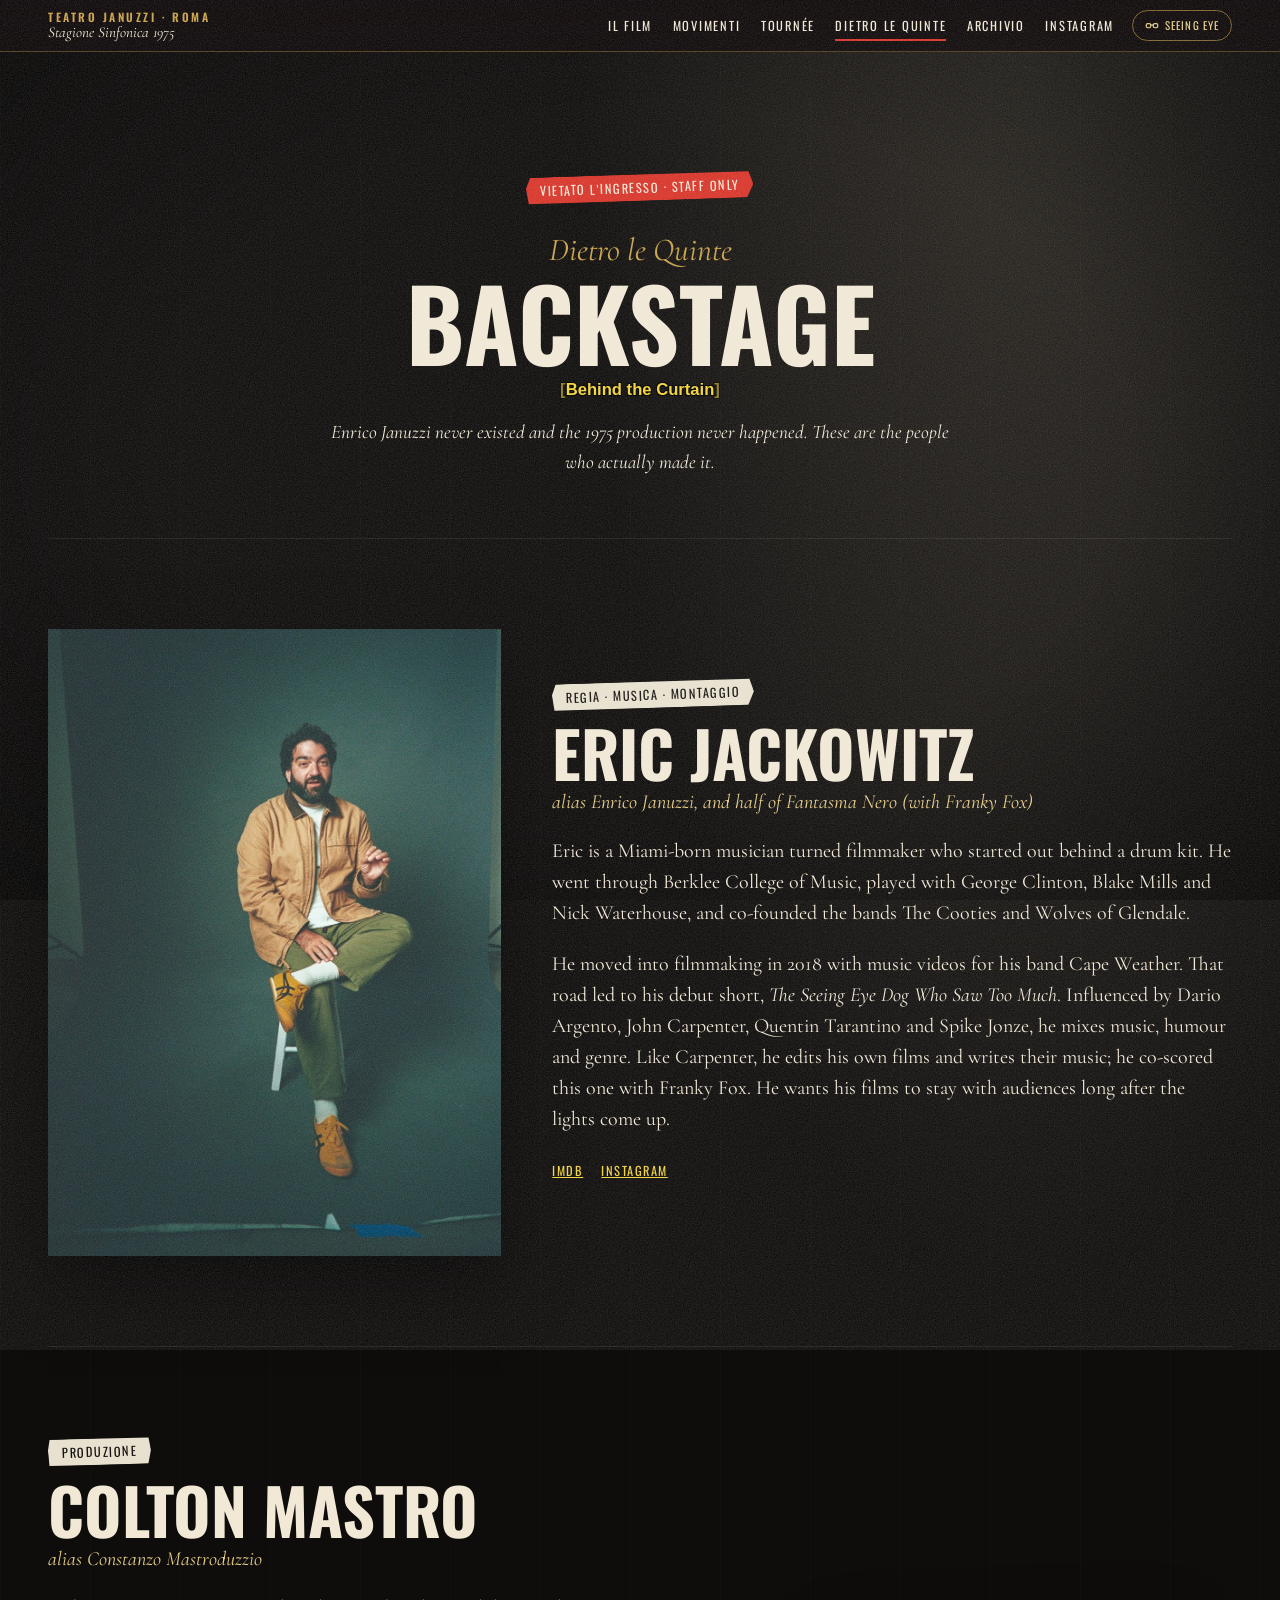
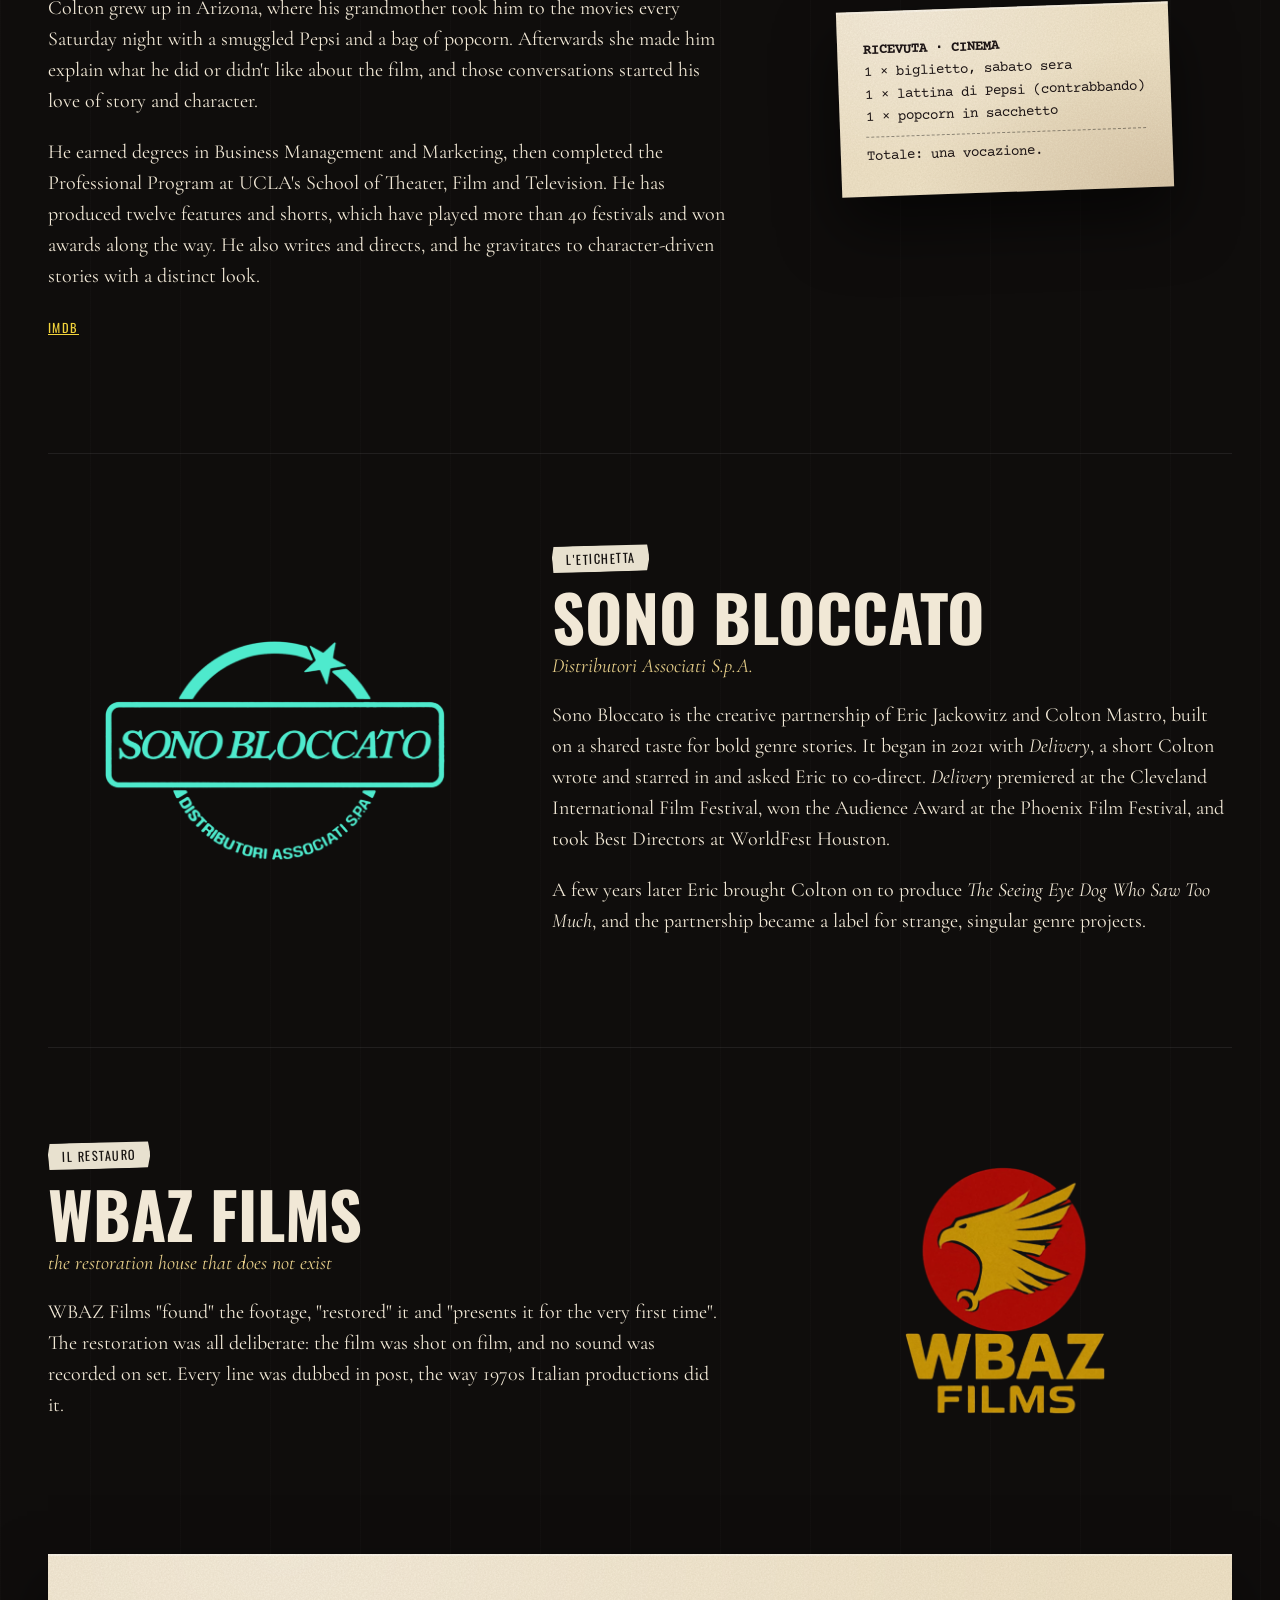
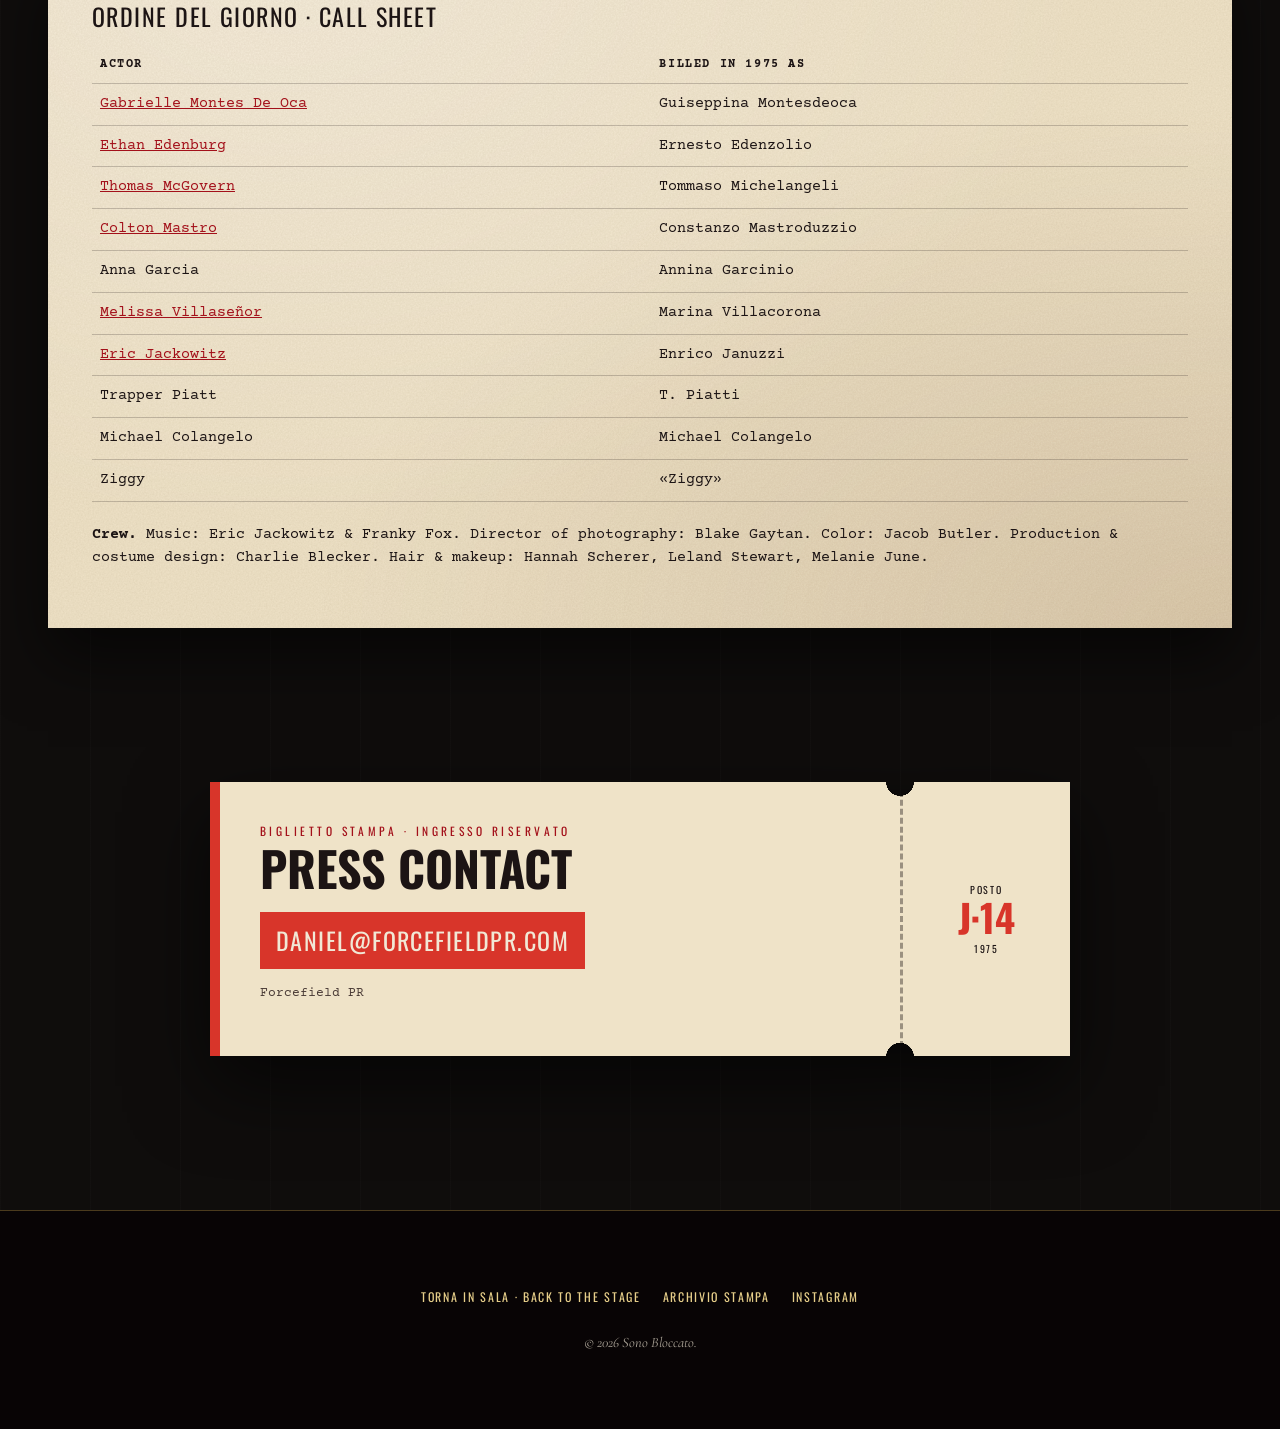
==== commit b6521db0: "Restore Eric's bio Instagram, rename final still, credit co-score - /about/: Eric's bio links to his" ====
--- a/about/index.html
+++ b/about/index.html
@@ -62,10 +62,10 @@
         <div class="fade">
           <span class="tape">Regia · Musica · Montaggio</span>
           <h2 id="eric">Eric Jackowitz</h2>
-          <p class="alias">alias Enrico Januzzi, alias Fantasma Nero</p>
+          <p class="alias">alias Enrico Januzzi, and half of Fantasma Nero (with Franky Fox)</p>
           <p>Eric is a Miami-born musician turned filmmaker who started out behind a drum kit. He went through Berklee College of Music, played with George Clinton, Blake Mills and Nick Waterhouse, and co-founded the bands The Cooties and Wolves of Glendale.</p>
-          <p>He moved into filmmaking in 2018 with music videos for his band Cape Weather. That road led to his debut short, <em>The Seeing Eye Dog Who Saw Too Much</em>. Influenced by Dario Argento, John Carpenter, Quentin Tarantino and Spike Jonze, he mixes music, humour and genre. Like Carpenter, he edits and scores his own films, and he wants them to stay with audiences long after the lights come up.</p>
-          <p class="links"><a href="https://www.imdb.com/name/nm8506208/" target="_blank" rel="noopener">IMDb</a><a href="https://www.instagram.com/seeingeyedogfilm" target="_blank" rel="noopener">Instagram</a></p>
+          <p>He moved into filmmaking in 2018 with music videos for his band Cape Weather. That road led to his debut short, <em>The Seeing Eye Dog Who Saw Too Much</em>. Influenced by Dario Argento, John Carpenter, Quentin Tarantino and Spike Jonze, he mixes music, humour and genre. Like Carpenter, he edits his own films and writes their music; he co-scored this one with Franky Fox. He wants his films to stay with audiences long after the lights come up.</p>
+          <p class="links"><a href="https://www.imdb.com/name/nm8506208/" target="_blank" rel="noopener">IMDb</a><a href="https://www.instagram.com/ericjackowitz/" target="_blank" rel="noopener">Instagram</a></p>
         </div>
       </section>
 
